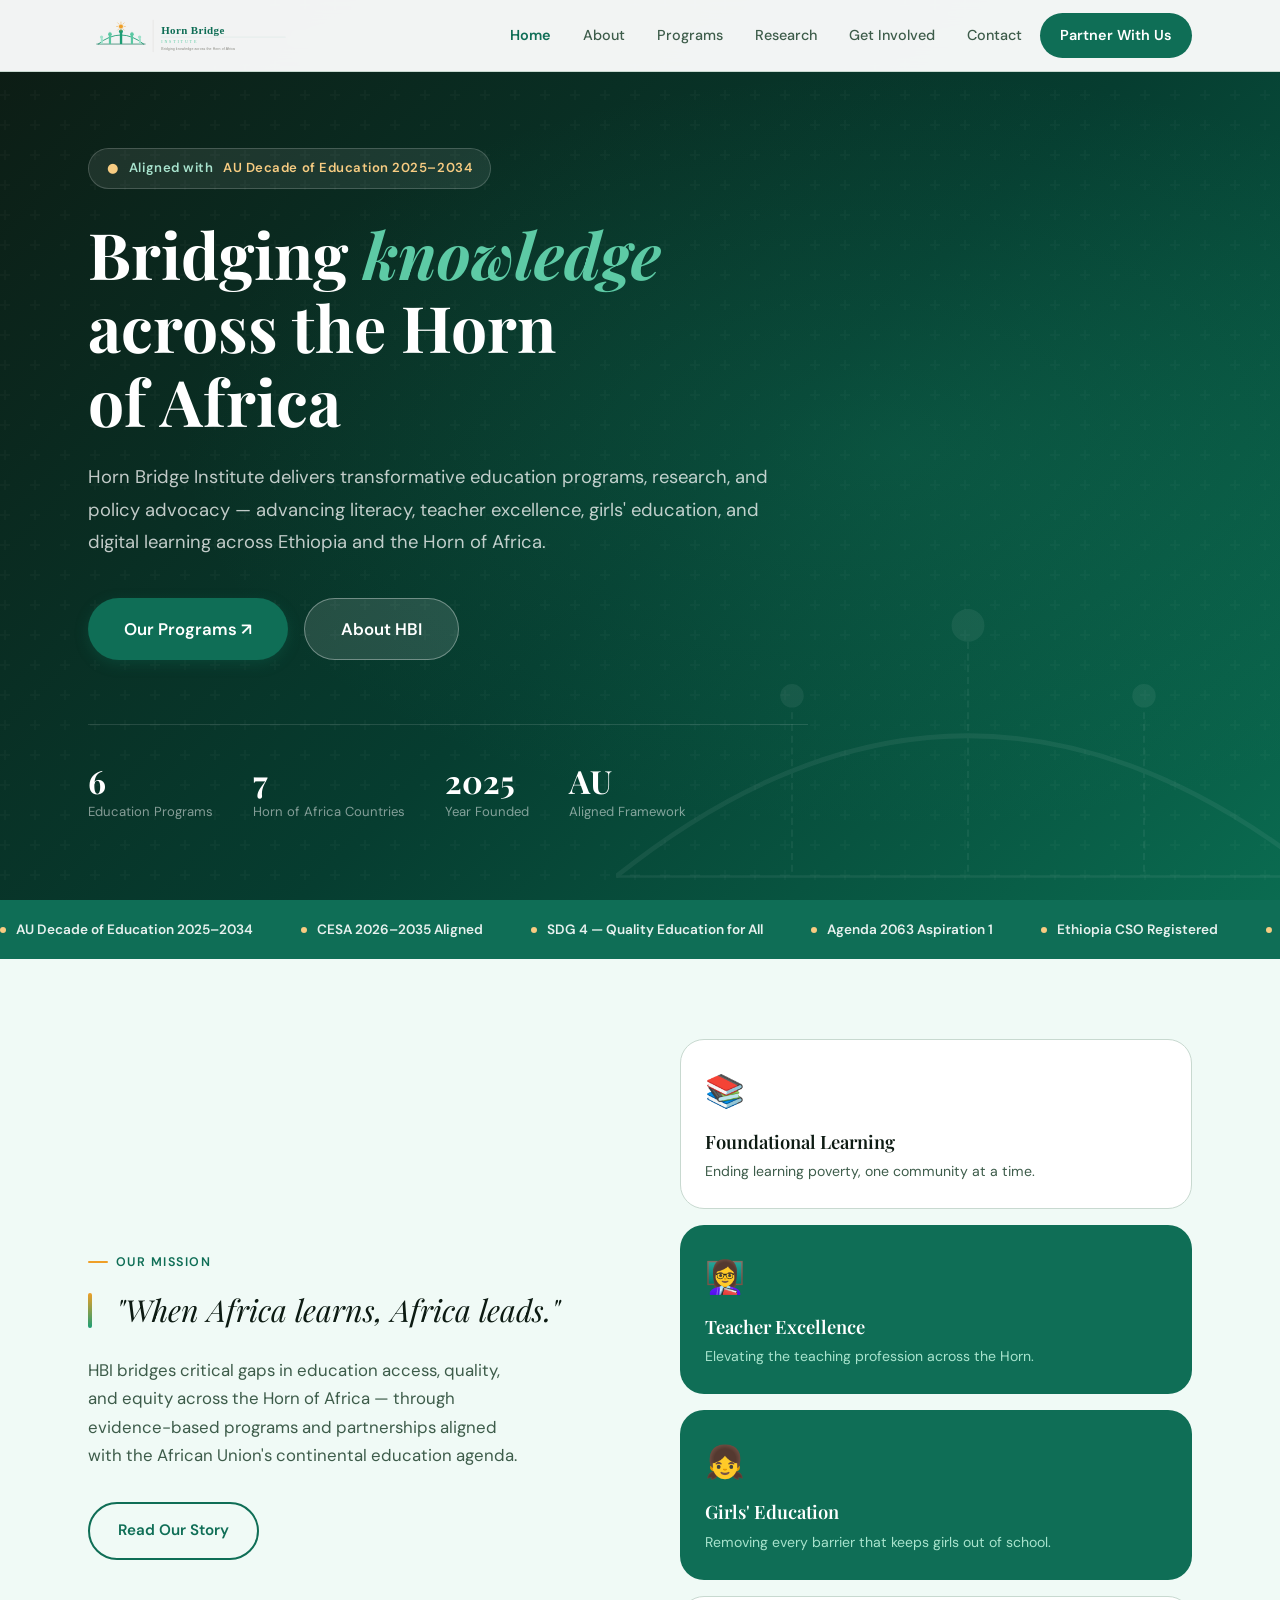
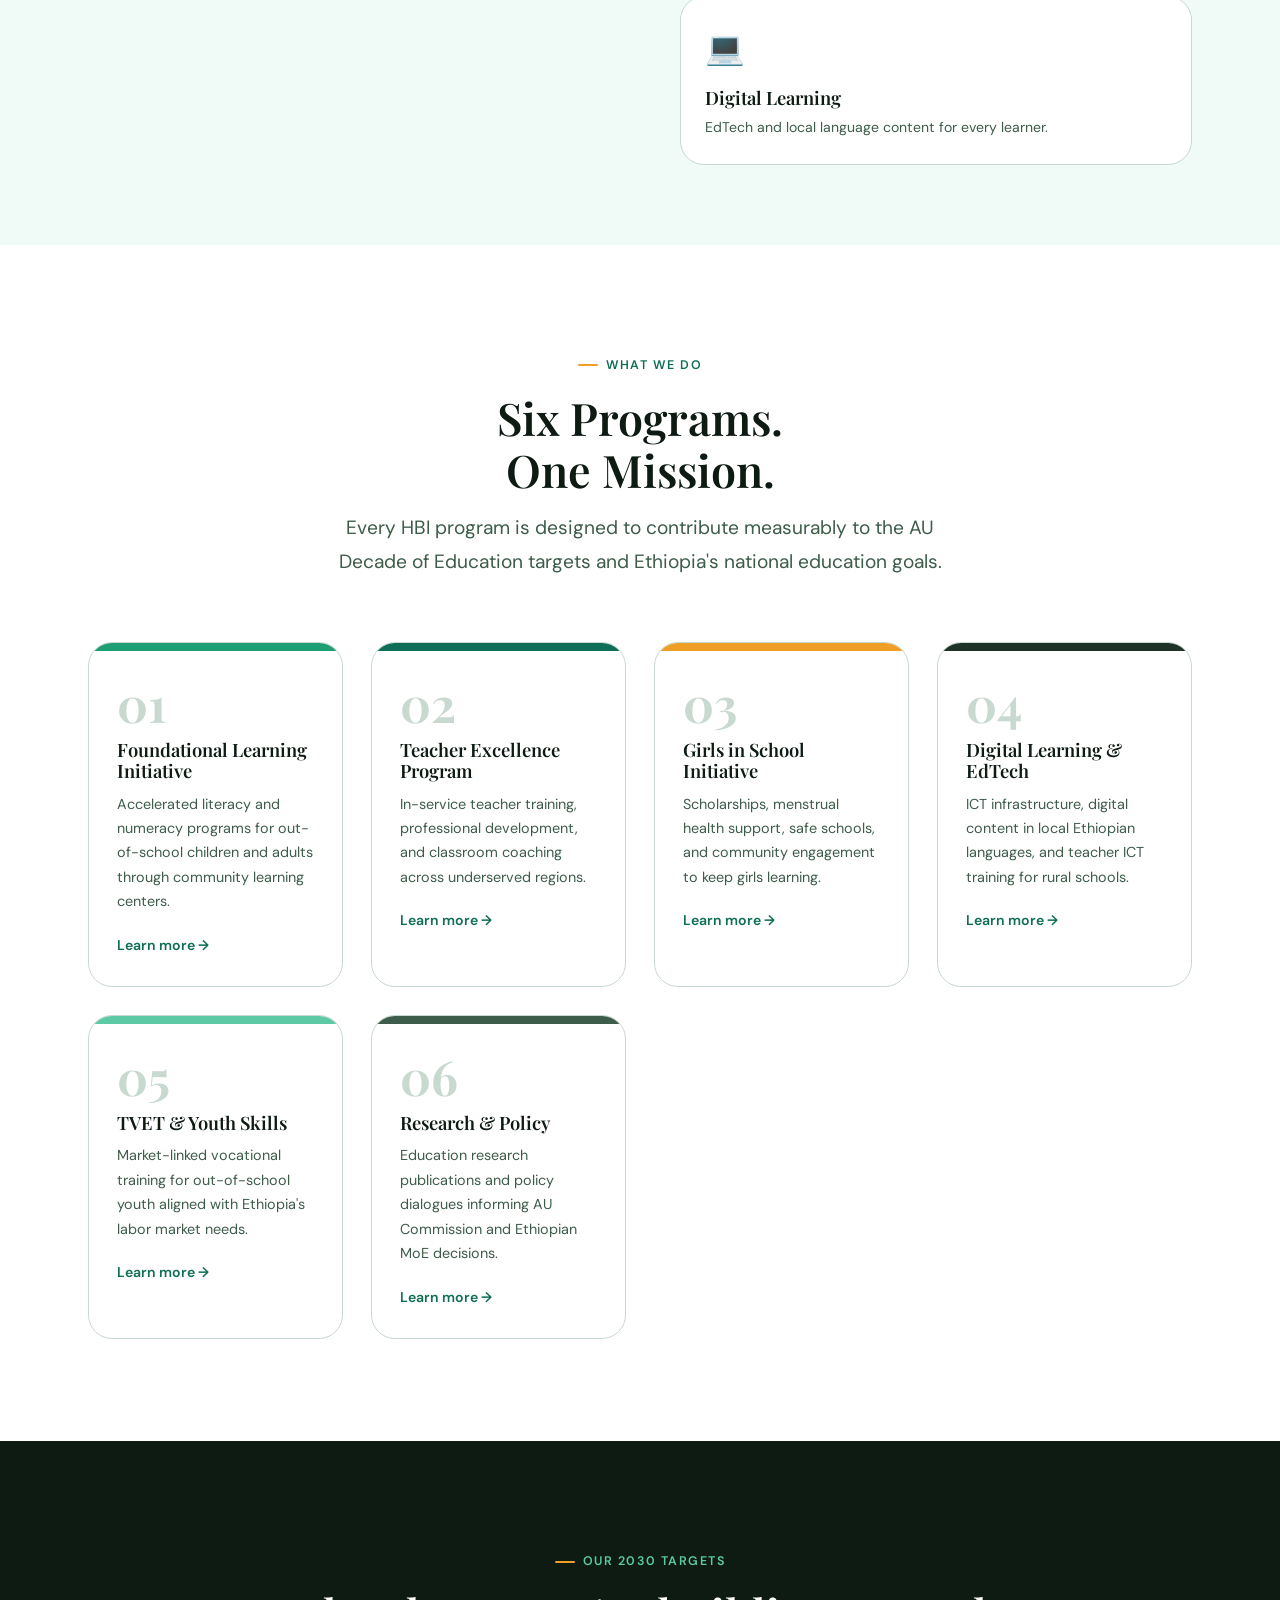
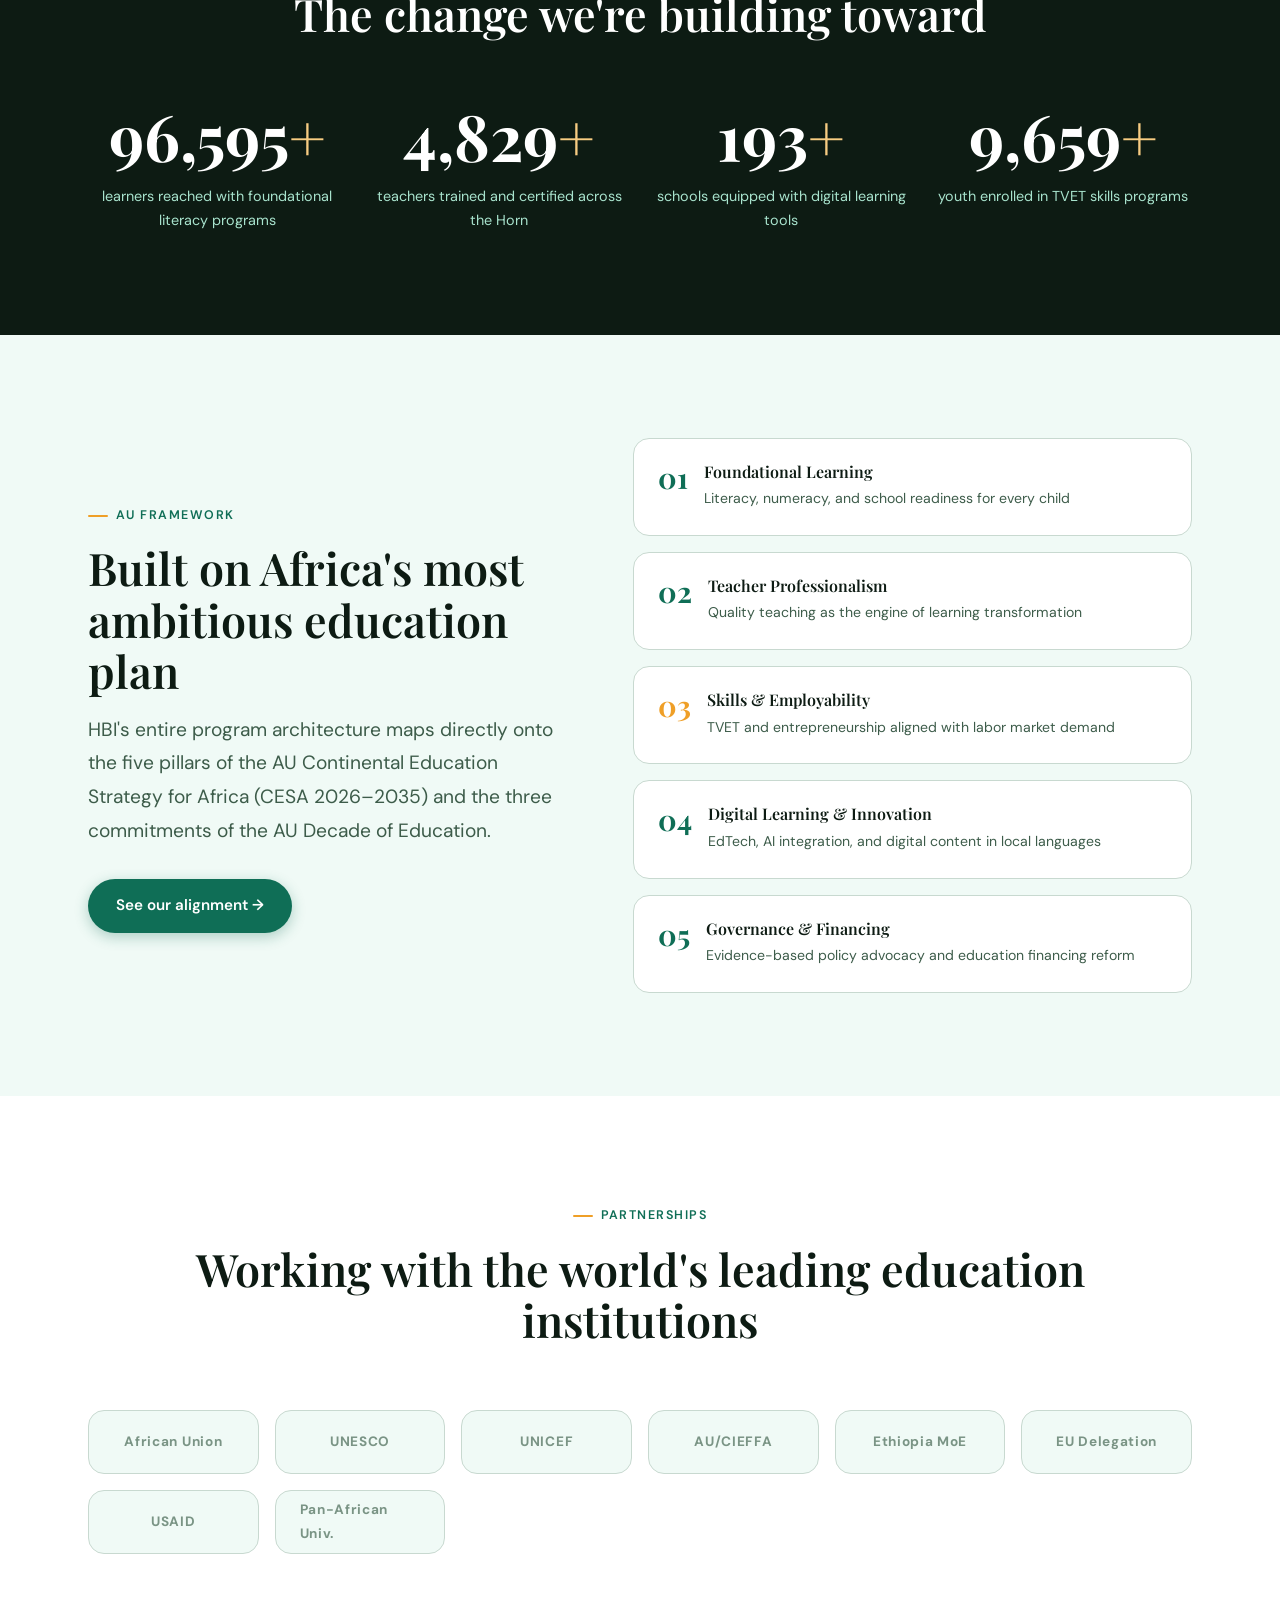
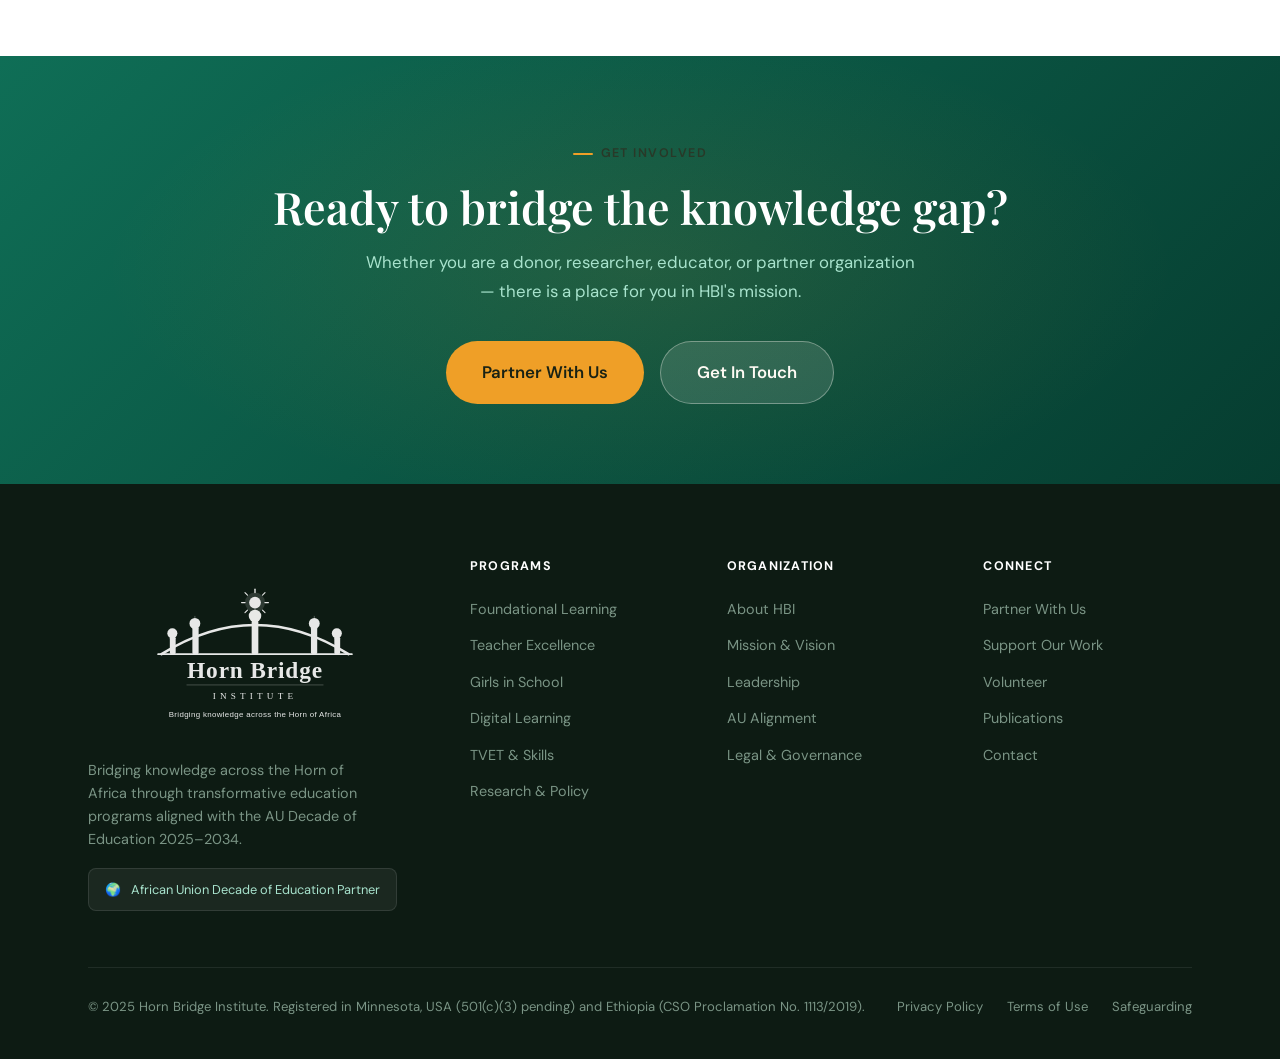
==== index.html @ 1c7864ce "Initial commit — Horn Bridge Institute website v1.0" ====
<!DOCTYPE html>
<html lang="en">
<head>
  <meta charset="UTF-8">
  <meta name="viewport" content="width=device-width, initial-scale=1.0">
  <meta name="description" content="Horn Bridge Institute — Bridging knowledge across the Horn of Africa. Education NGO aligned with the African Union's Decade of Education 2025–2034.">
  <meta property="og:title" content="Horn Bridge Institute">
  <meta property="og:description" content="Bridging knowledge across the Horn of Africa through transformative education programs aligned with the AU Decade of Education.">
  <meta property="og:type" content="website">
  <title>Horn Bridge Institute — Bridging Knowledge Across the Horn of Africa</title>
  <link rel="stylesheet" href="css/main.css">
  <style>
    /* ── Hero ── */
    .hero {
      min-height: 100vh;
      background: linear-gradient(135deg, var(--ink-900) 0%, var(--green-900) 55%, #0a6b50 100%);
      display: flex; align-items: center;
      position: relative; overflow: hidden;
      padding-top: var(--nav-height);
    }
    .hero::before {
      content: '';
      position: absolute; inset: 0;
      background:
        radial-gradient(ellipse 80% 60% at 70% 50%, rgba(29,158,117,0.18) 0%, transparent 70%),
        url("data:image/svg+xml,%3Csvg width='60' height='60' viewBox='0 0 60 60' xmlns='http://www.w3.org/2000/svg'%3E%3Cg fill='none'%3E%3Cg fill='%23ffffff' fill-opacity='0.025'%3E%3Cpath d='M36 34v-4h-2v4h-4v2h4v4h2v-4h4v-2h-4zm0-30V0h-2v4h-4v2h4v4h2V6h4V4h-4zM6 34v-4H4v4H0v2h4v4h2v-4h4v-2H6zM6 4V0H4v4H0v2h4v4h2V6h4V4H6z'/%3E%3C/g%3E%3C/g%3E%3C/svg%3E");
      pointer-events: none;
    }
    .hero__bridge {
      position: absolute; right: -40px; bottom: 0; top: 0;
      width: 55%; opacity: 0.06;
      display: flex; align-items: flex-end;
    }
    .hero__bridge svg { width: 100%; }
    .hero__content { position: relative; z-index: 1; max-width: 720px; }
    .hero__au-pill {
      display: inline-flex; align-items: center; gap: 10px;
      background: rgba(255,255,255,0.08);
      border: 1px solid rgba(255,255,255,0.18);
      border-radius: var(--radius-full);
      padding: 8px 18px;
      font-size: 0.82rem; font-weight: 600;
      color: var(--green-200);
      margin-bottom: 28px;
      letter-spacing: 0.04em;
    }
    .hero__au-pill span { color: var(--amber-300); }
    .hero h1 { color: var(--white); margin-bottom: 24px; }
    .hero h1 em { font-style: italic; color: var(--green-400); }
    .hero .lead { color: rgba(255,255,255,0.75); margin-bottom: 40px; font-size: 1.15rem; }
    .hero__actions { display: flex; flex-wrap: wrap; gap: 16px; margin-bottom: 64px; }
    .hero__stats {
      display: flex; flex-wrap: wrap; gap: 40px;
      border-top: 1px solid rgba(255,255,255,0.12);
      padding-top: 40px;
    }
    .hero__stat-num {
      font-family: var(--font-display);
      font-size: 2rem; font-weight: 700;
      color: var(--white); line-height: 1;
    }
    .hero__stat-label { font-size: 0.82rem; color: rgba(255,255,255,0.5); margin-top: 4px; }

    /* ── AU Banner ── */
    .au-banner {
      background: var(--green-700);
      padding: 18px 0;
      overflow: hidden;
    }
    .au-banner__track {
      display: flex; align-items: center; gap: 48px;
      white-space: nowrap;
      animation: marquee 28s linear infinite;
    }
    .au-banner__item {
      display: flex; align-items: center; gap: 10px;
      font-size: 0.85rem; font-weight: 600;
      color: rgba(255,255,255,0.9);
      flex-shrink: 0;
    }
    .au-banner__dot { width: 6px; height: 6px; border-radius: 50%; background: var(--amber-300); flex-shrink: 0; }
    @keyframes marquee { from { transform: translateX(0); } to { transform: translateX(-50%); } }

    /* ── Mission Strip ── */
    .mission-strip {
      padding: 80px 0;
      background: var(--green-50);
    }
    .mission-strip__inner {
      display: grid;
      grid-template-columns: 1fr 1fr;
      gap: 80px;
      align-items: center;
    }
    .mission-quote {
      font-family: var(--font-display);
      font-size: clamp(1.4rem, 2.5vw, 1.9rem);
      font-style: italic;
      color: var(--ink-900);
      line-height: 1.4;
      position: relative;
      padding-left: 28px;
    }
    .mission-quote::before {
      content: '';
      position: absolute; left: 0; top: 4px; bottom: 4px;
      width: 4px; border-radius: 2px;
      background: linear-gradient(to bottom, var(--amber-500), var(--green-600));
    }

    /* ── Programs ── */
    .program-card {
      border-radius: var(--radius-xl);
      overflow: hidden;
      background: var(--white);
      border: 1px solid var(--ink-100);
      transition: transform 0.25s, box-shadow 0.25s;
    }
    .program-card:hover { transform: translateY(-5px); box-shadow: var(--shadow-lg); }
    .program-card__top {
      height: 8px;
    }
    .program-card__body { padding: 28px; }
    .program-card__num {
      font-family: var(--font-display);
      font-size: 3rem; font-weight: 700;
      color: var(--ink-100);
      line-height: 1;
      margin-bottom: 12px;
    }
    .program-card h4 { margin-bottom: 10px; }
    .program-card p { font-size: 0.9rem; }
    .program-card__link {
      display: inline-flex; align-items: center; gap: 6px;
      margin-top: 20px; font-size: 0.88rem; font-weight: 600;
      color: var(--green-700);
      transition: gap 0.2s;
    }
    .program-card__link:hover { gap: 10px; }

    /* ── Impact Numbers ── */
    .impact-num {
      font-family: var(--font-display);
      font-size: clamp(2.5rem, 5vw, 4rem);
      font-weight: 700; color: var(--white); line-height: 1;
    }
    .impact-suffix { color: var(--amber-300); }

    /* ── AU Alignment ── */
    .au-pillar {
      display: flex; align-items: flex-start; gap: 16px;
      padding: 24px;
      border-radius: var(--radius-lg);
      background: rgba(255,255,255,0.04);
      border: 1px solid rgba(255,255,255,0.08);
      transition: background 0.2s, border-color 0.2s;
    }
    .au-pillar:hover { background: rgba(255,255,255,0.07); border-color: rgba(255,255,255,0.15); }
    .au-pillar__num {
      font-family: var(--font-display); font-size: 1.8rem; font-weight: 700;
      color: var(--amber-300); line-height: 1; flex-shrink: 0;
    }

    /* ── Partners ── */
    .partner-logo {
      display: flex; align-items: center; justify-content: center;
      height: 64px;
      padding: 0 24px;
      background: var(--green-50);
      border-radius: var(--radius-lg);
      border: 1px solid var(--ink-100);
      font-weight: 700; font-size: 0.85rem; color: var(--ink-300);
      letter-spacing: 0.05em;
      transition: background 0.2s;
    }
    .partner-logo:hover { background: var(--green-100); }

    /* ── CTA Band ── */
    .cta-band {
      background: linear-gradient(135deg, var(--green-700), var(--green-900));
      padding: 80px 0;
      text-align: center;
      position: relative;
      overflow: hidden;
    }
    .cta-band::before {
      content: '';
      position: absolute; inset: 0;
      background: radial-gradient(ellipse 60% 80% at 50% 50%, rgba(239,159,39,0.1), transparent 70%);
    }
    .cta-band h2, .cta-band p { position: relative; z-index: 1; }
    .cta-band h2 { color: var(--white); margin-bottom: 16px; }
    .cta-band p { color: var(--green-200); max-width: 560px; margin: 0 auto 36px; }

    @media (max-width: 768px) {
      .mission-strip__inner { grid-template-columns: 1fr; gap: 40px; }
      .hero__stats { gap: 24px; }
    }
  </style>
</head>
<body>

<!-- ── NAVIGATION ── -->
<nav class="nav" id="nav">
  <div class="nav__inner">
    <a href="index.html" class="nav__logo">
      <img src="[data-uri]" alt="Horn Bridge Institute" height="44">
    </a>
    <div class="nav__links">
      <a href="index.html" class="nav__link">Home</a>
      <a href="about.html" class="nav__link">About</a>
      <a href="programs.html" class="nav__link">Programs</a>
      <a href="research.html" class="nav__link">Research</a>
      <a href="get-involved.html" class="nav__link">Get Involved</a>
      <a href="contact.html" class="nav__link">Contact</a>
      <a href="get-involved.html" class="nav__link nav__cta">Partner With Us</a>
    </div>
    <button class="nav__hamburger" aria-label="Menu">
      <span></span><span></span><span></span>
    </button>
  </div>
</nav>

<!-- ── HERO ── -->
<section class="hero">
  <div class="hero__bridge">
    <svg viewBox="0 0 600 300" fill="none" xmlns="http://www.w3.org/2000/svg">
      <path d="M0 280 Q300 40 600 280" stroke="white" stroke-width="4" fill="none"/>
      <line x1="0" y1="280" x2="600" y2="280" stroke="white" stroke-width="2"/>
      <line x1="150" y1="140" x2="150" y2="280" stroke="white" stroke-width="1.5" stroke-dasharray="6,4"/>
      <line x1="300" y1="80" x2="300" y2="280" stroke="white" stroke-width="1.5" stroke-dasharray="6,4"/>
      <line x1="450" y1="140" x2="450" y2="280" stroke="white" stroke-width="1.5" stroke-dasharray="6,4"/>
      <circle cx="150" cy="126" r="10" fill="white"/>
      <circle cx="300" cy="66" r="14" fill="white"/>
      <circle cx="450" cy="126" r="10" fill="white"/>
    </svg>
  </div>
  <div class="container">
    <div class="hero__content">
      <div class="hero__au-pill animate-fade-up">
        <span>●</span> Aligned with <span>AU Decade of Education 2025–2034</span>
      </div>
      <h1 class="animate-fade-up animate-fade-up--d1">
        Bridging <em>knowledge</em><br>across the Horn<br>of Africa
      </h1>
      <p class="lead animate-fade-up animate-fade-up--d2">
        Horn Bridge Institute delivers transformative education programs, research, and policy advocacy — advancing literacy, teacher excellence, girls' education, and digital learning across Ethiopia and the Horn of Africa.
      </p>
      <div class="hero__actions animate-fade-up animate-fade-up--d3">
        <a href="programs.html" class="btn btn--primary btn--lg">Our Programs ↗</a>
        <a href="about.html" class="btn btn--ghost btn--lg">About HBI</a>
      </div>
      <div class="hero__stats animate-fade-up animate-fade-up--d4">
        <div>
          <div class="hero__stat-num">6</div>
          <div class="hero__stat-label">Education Programs</div>
        </div>
        <div>
          <div class="hero__stat-num">7</div>
          <div class="hero__stat-label">Horn of Africa Countries</div>
        </div>
        <div>
          <div class="hero__stat-num">2025</div>
          <div class="hero__stat-label">Year Founded</div>
        </div>
        <div>
          <div class="hero__stat-num">AU</div>
          <div class="hero__stat-label">Aligned Framework</div>
        </div>
      </div>
    </div>
  </div>
</section>

<!-- ── AU MARQUEE BANNER ── -->
<div class="au-banner">
  <div class="au-banner__track">
    <div class="au-banner__item"><span class="au-banner__dot"></span> AU Decade of Education 2025–2034</div>
    <div class="au-banner__item"><span class="au-banner__dot"></span> CESA 2026–2035 Aligned</div>
    <div class="au-banner__item"><span class="au-banner__dot"></span> SDG 4 — Quality Education for All</div>
    <div class="au-banner__item"><span class="au-banner__dot"></span> Agenda 2063 Aspiration 1</div>
    <div class="au-banner__item"><span class="au-banner__dot"></span> Ethiopia CSO Registered</div>
    <div class="au-banner__item"><span class="au-banner__dot"></span> U.S. 501(c)(3) Organization</div>
    <div class="au-banner__item"><span class="au-banner__dot"></span> Horn Bridge Institute — Addis Ababa</div>
    <!-- Duplicate for seamless loop -->
    <div class="au-banner__item"><span class="au-banner__dot"></span> AU Decade of Education 2025–2034</div>
    <div class="au-banner__item"><span class="au-banner__dot"></span> CESA 2026–2035 Aligned</div>
    <div class="au-banner__item"><span class="au-banner__dot"></span> SDG 4 — Quality Education for All</div>
    <div class="au-banner__item"><span class="au-banner__dot"></span> Agenda 2063 Aspiration 1</div>
    <div class="au-banner__item"><span class="au-banner__dot"></span> Ethiopia CSO Registered</div>
    <div class="au-banner__item"><span class="au-banner__dot"></span> U.S. 501(c)(3) Organization</div>
    <div class="au-banner__item"><span class="au-banner__dot"></span> Horn Bridge Institute — Addis Ababa</div>
  </div>
</div>

<!-- ── MISSION STRIP ── -->
<section class="mission-strip">
  <div class="container">
    <div class="mission-strip__inner reveal">
      <div>
        <div class="label">Our Mission</div>
        <blockquote class="mission-quote">
          "When Africa learns, Africa leads."
        </blockquote>
        <p class="mt-24" style="max-width:440px;">
          HBI bridges critical gaps in education access, quality, and equity across the Horn of Africa — through evidence-based programs and partnerships aligned with the African Union's continental education agenda.
        </p>
        <a href="about.html" class="btn btn--secondary mt-32">Read Our Story</a>
      </div>
      <div>
        <div class="grid-2" style="gap:16px;">
          <div class="card" style="padding:24px;">
            <div style="font-size:2rem;margin-bottom:12px;">📚</div>
            <h4>Foundational Learning</h4>
            <p style="font-size:0.88rem;margin-top:8px;">Ending learning poverty, one community at a time.</p>
          </div>
          <div class="card card--green" style="padding:24px;">
            <div style="font-size:2rem;margin-bottom:12px;">👩‍🏫</div>
            <h4>Teacher Excellence</h4>
            <p style="font-size:0.88rem;margin-top:8px;">Elevating the teaching profession across the Horn.</p>
          </div>
          <div class="card card--green" style="padding:24px;">
            <div style="font-size:2rem;margin-bottom:12px;">👧</div>
            <h4>Girls' Education</h4>
            <p style="font-size:0.88rem;margin-top:8px;">Removing every barrier that keeps girls out of school.</p>
          </div>
          <div class="card" style="padding:24px;">
            <div style="font-size:2rem;margin-bottom:12px;">💻</div>
            <h4>Digital Learning</h4>
            <p style="font-size:0.88rem;margin-top:8px;">EdTech and local language content for every learner.</p>
          </div>
        </div>
      </div>
    </div>
  </div>
</section>

<!-- ── PROGRAMS ── -->
<section class="section">
  <div class="container">
    <div class="section-head section-head--center reveal">
      <div class="label">What We Do</div>
      <h2>Six Programs.<br>One Mission.</h2>
      <p class="lead">Every HBI program is designed to contribute measurably to the AU Decade of Education targets and Ethiopia's national education goals.</p>
    </div>
    <div class="grid-3 reveal-stagger">
      <div class="program-card">
        <div class="program-card__top" style="background:var(--green-600);"></div>
        <div class="program-card__body">
          <div class="program-card__num">01</div>
          <h4>Foundational Learning Initiative</h4>
          <p>Accelerated literacy and numeracy programs for out-of-school children and adults through community learning centers.</p>
          <a href="programs.html#foundational" class="program-card__link">Learn more →</a>
        </div>
      </div>
      <div class="program-card">
        <div class="program-card__top" style="background:var(--green-700);"></div>
        <div class="program-card__body">
          <div class="program-card__num">02</div>
          <h4>Teacher Excellence Program</h4>
          <p>In-service teacher training, professional development, and classroom coaching across underserved regions.</p>
          <a href="programs.html#teacher" class="program-card__link">Learn more →</a>
        </div>
      </div>
      <div class="program-card">
        <div class="program-card__top" style="background:var(--amber-500);"></div>
        <div class="program-card__body">
          <div class="program-card__num">03</div>
          <h4>Girls in School Initiative</h4>
          <p>Scholarships, menstrual health support, safe schools, and community engagement to keep girls learning.</p>
          <a href="programs.html#girls" class="program-card__link">Learn more →</a>
        </div>
      </div>
      <div class="program-card">
        <div class="program-card__top" style="background:var(--ink-700);"></div>
        <div class="program-card__body">
          <div class="program-card__num">04</div>
          <h4>Digital Learning &amp; EdTech</h4>
          <p>ICT infrastructure, digital content in local Ethiopian languages, and teacher ICT training for rural schools.</p>
          <a href="programs.html#digital" class="program-card__link">Learn more →</a>
        </div>
      </div>
      <div class="program-card">
        <div class="program-card__top" style="background:var(--green-400);"></div>
        <div class="program-card__body">
          <div class="program-card__num">05</div>
          <h4>TVET &amp; Youth Skills</h4>
          <p>Market-linked vocational training for out-of-school youth aligned with Ethiopia's labor market needs.</p>
          <a href="programs.html#tvet" class="program-card__link">Learn more →</a>
        </div>
      </div>
      <div class="program-card">
        <div class="program-card__top" style="background:var(--ink-500);"></div>
        <div class="program-card__body">
          <div class="program-card__num">06</div>
          <h4>Research &amp; Policy</h4>
          <p>Education research publications and policy dialogues informing AU Commission and Ethiopian MoE decisions.</p>
          <a href="research.html" class="program-card__link">Learn more →</a>
        </div>
      </div>
    </div>
  </div>
</section>

<!-- ── IMPACT NUMBERS ── -->
<section class="section section--dark">
  <div class="container">
    <div class="section-head section-head--center reveal">
      <div class="label">Our 2030 Targets</div>
      <h2>The change we're building toward</h2>
    </div>
    <div class="grid-4 reveal-stagger" style="text-align:center;">
      <div>
        <div class="impact-num"><span data-count="100000">0</span><span class="impact-suffix">+</span></div>
        <p class="mt-16" style="font-size:0.9rem;">learners reached with foundational literacy programs</p>
      </div>
      <div>
        <div class="impact-num"><span data-count="5000">0</span><span class="impact-suffix">+</span></div>
        <p class="mt-16" style="font-size:0.9rem;">teachers trained and certified across the Horn</p>
      </div>
      <div>
        <div class="impact-num"><span data-count="200">0</span><span class="impact-suffix">+</span></div>
        <p class="mt-16" style="font-size:0.9rem;">schools equipped with digital learning tools</p>
      </div>
      <div>
        <div class="impact-num"><span data-count="10000">0</span><span class="impact-suffix">+</span></div>
        <p class="mt-16" style="font-size:0.9rem;">youth enrolled in TVET skills programs</p>
      </div>
    </div>
  </div>
</section>

<!-- ── AU ALIGNMENT ── -->
<section class="section section--alt">
  <div class="container">
    <div style="display:grid;grid-template-columns:1fr 1.2fr;gap:80px;align-items:center;">
      <div class="reveal">
        <div class="label">AU Framework</div>
        <h2>Built on Africa's most ambitious education plan</h2>
        <p class="lead mt-16">HBI's entire program architecture maps directly onto the five pillars of the AU Continental Education Strategy for Africa (CESA 2026–2035) and the three commitments of the AU Decade of Education.</p>
        <a href="about.html#au-alignment" class="btn btn--primary mt-32">See our alignment →</a>
      </div>
      <div class="reveal-stagger" style="display:flex;flex-direction:column;gap:16px;">
        <div class="au-pillar" style="background:var(--white);border-color:var(--ink-100);">
          <div class="au-pillar__num" style="color:var(--green-700);">01</div>
          <div>
            <h4 style="font-size:1rem;margin-bottom:6px;">Foundational Learning</h4>
            <p style="font-size:0.88rem;">Literacy, numeracy, and school readiness for every child</p>
          </div>
        </div>
        <div class="au-pillar" style="background:var(--white);border-color:var(--ink-100);">
          <div class="au-pillar__num" style="color:var(--green-700);">02</div>
          <div>
            <h4 style="font-size:1rem;margin-bottom:6px;">Teacher Professionalism</h4>
            <p style="font-size:0.88rem;">Quality teaching as the engine of learning transformation</p>
          </div>
        </div>
        <div class="au-pillar" style="background:var(--white);border-color:var(--ink-100);">
          <div class="au-pillar__num" style="color:var(--amber-500);">03</div>
          <div>
            <h4 style="font-size:1rem;margin-bottom:6px;">Skills &amp; Employability</h4>
            <p style="font-size:0.88rem;">TVET and entrepreneurship aligned with labor market demand</p>
          </div>
        </div>
        <div class="au-pillar" style="background:var(--white);border-color:var(--ink-100);">
          <div class="au-pillar__num" style="color:var(--green-700);">04</div>
          <div>
            <h4 style="font-size:1rem;margin-bottom:6px;">Digital Learning &amp; Innovation</h4>
            <p style="font-size:0.88rem;">EdTech, AI integration, and digital content in local languages</p>
          </div>
        </div>
        <div class="au-pillar" style="background:var(--white);border-color:var(--ink-100);">
          <div class="au-pillar__num" style="color:var(--green-700);">05</div>
          <div>
            <h4 style="font-size:1rem;margin-bottom:6px;">Governance &amp; Financing</h4>
            <p style="font-size:0.88rem;">Evidence-based policy advocacy and education financing reform</p>
          </div>
        </div>
      </div>
    </div>
  </div>
</section>

<!-- ── PARTNERS ── -->
<section class="section">
  <div class="container">
    <div class="section-head section-head--center reveal">
      <div class="label">Partnerships</div>
      <h2>Working with the world's leading education institutions</h2>
    </div>
    <div style="display:grid;grid-template-columns:repeat(auto-fit,minmax(150px,1fr));gap:16px;" class="reveal-stagger">
      <div class="partner-logo">African Union</div>
      <div class="partner-logo">UNESCO</div>
      <div class="partner-logo">UNICEF</div>
      <div class="partner-logo">AU/CIEFFA</div>
      <div class="partner-logo">Ethiopia MoE</div>
      <div class="partner-logo">EU Delegation</div>
      <div class="partner-logo">USAID</div>
      <div class="partner-logo">Pan-African Univ.</div>
    </div>
  </div>
</section>

<!-- ── CTA BAND ── -->
<section class="cta-band">
  <div class="container">
    <div class="label" style="justify-content:center;color:var(--green-300);">Get Involved</div>
    <h2>Ready to bridge the knowledge gap?</h2>
    <p>Whether you are a donor, researcher, educator, or partner organization — there is a place for you in HBI's mission.</p>
    <div class="flex flex-wrap gap-16" style="justify-content:center;">
      <a href="get-involved.html" class="btn btn--amber btn--lg">Partner With Us</a>
      <a href="contact.html" class="btn btn--ghost btn--lg">Get In Touch</a>
    </div>
  </div>
</section>

<!-- ── FOOTER ── -->
<footer class="footer">
  <div class="container">
    <div class="footer__grid">
      <div class="footer__brand">
        <img src="[data-uri]" alt="Horn Bridge Institute" class="footer__logo" height="60">
        <p class="footer__tagline">Bridging knowledge across the Horn of Africa through transformative education programs aligned with the AU Decade of Education 2025–2034.</p>
        <div class="footer__au-badge">
          <span>🌍</span>
          <span>African Union Decade of Education Partner</span>
        </div>
      </div>
      <div class="footer__col">
        <h5>Programs</h5>
        <div class="footer__links">
          <a href="programs.html#foundational" class="footer__link">Foundational Learning</a>
          <a href="programs.html#teacher" class="footer__link">Teacher Excellence</a>
          <a href="programs.html#girls" class="footer__link">Girls in School</a>
          <a href="programs.html#digital" class="footer__link">Digital Learning</a>
          <a href="programs.html#tvet" class="footer__link">TVET &amp; Skills</a>
          <a href="research.html" class="footer__link">Research &amp; Policy</a>
        </div>
      </div>
      <div class="footer__col">
        <h5>Organization</h5>
        <div class="footer__links">
          <a href="about.html" class="footer__link">About HBI</a>
          <a href="about.html#mission" class="footer__link">Mission &amp; Vision</a>
          <a href="about.html#team" class="footer__link">Leadership</a>
          <a href="about.html#au-alignment" class="footer__link">AU Alignment</a>
          <a href="about.html#legal" class="footer__link">Legal &amp; Governance</a>
        </div>
      </div>
      <div class="footer__col">
        <h5>Connect</h5>
        <div class="footer__links">
          <a href="get-involved.html" class="footer__link">Partner With Us</a>
          <a href="get-involved.html#donate" class="footer__link">Support Our Work</a>
          <a href="get-involved.html#volunteer" class="footer__link">Volunteer</a>
          <a href="research.html" class="footer__link">Publications</a>
          <a href="contact.html" class="footer__link">Contact</a>
        </div>
      </div>
    </div>
    <div class="footer__bottom">
      <p class="footer__copy">© 2025 Horn Bridge Institute. Registered in Minnesota, USA (501(c)(3) pending) and Ethiopia (CSO Proclamation No. 1113/2019).</p>
      <div class="footer__legal">
        <a href="#">Privacy Policy</a>
        <a href="#">Terms of Use</a>
        <a href="#">Safeguarding</a>
      </div>
    </div>
  </div>
</footer>

<script src="js/main.js"></script>
</body>
</html>
---- css/main.css ----
/* ═══════════════════════════════════════════════════════
   Horn Bridge Institute — Design System
   Production CSS | GitHub + Cloudflare Pages
   ═══════════════════════════════════════════════════════ */

@import url('https://fonts.googleapis.com/css2?family=Playfair+Display:ital,wght@0,400;0,600;0,700;1,400;1,600&family=DM+Sans:ital,opsz,wght@0,9..40,300;0,9..40,400;0,9..40,500;0,9..40,600;1,9..40,300&family=DM+Mono:wght@400;500&display=swap');

/* ── Variables ─────────────────────────────────────────── */
:root {
  --green-900: #063d30;
  --green-800: #0a5240;
  --green-700: #0F6E56;
  --green-600: #1D9E75;
  --green-400: #5DCAA5;
  --green-200: #A8E3CD;
  --green-100: #D4F0E6;
  --green-50:  #F0FAF6;

  --amber-500: #EF9F27;
  --amber-300: #F7CC82;
  --amber-100: #FEF3DC;

  --ink-900: #0D1B13;
  --ink-700: #1E3328;
  --ink-500: #3D5C4A;
  --ink-300: #7A9485;
  --ink-100: #C8D9D0;
  --ink-50:  #EEF4F1;

  --white: #FFFFFF;
  --off-white: #F9FBFA;

  --font-display: 'Playfair Display', Georgia, serif;
  --font-body: 'DM Sans', system-ui, sans-serif;
  --font-mono: 'DM Mono', monospace;

  --radius-sm: 4px;
  --radius-md: 8px;
  --radius-lg: 16px;
  --radius-xl: 24px;
  --radius-full: 9999px;

  --shadow-sm: 0 1px 3px rgba(6,61,48,0.08);
  --shadow-md: 0 4px 16px rgba(6,61,48,0.10);
  --shadow-lg: 0 12px 40px rgba(6,61,48,0.14);
  --shadow-xl: 0 24px 64px rgba(6,61,48,0.18);

  --nav-height: 72px;
  --max-width: 1200px;
  --section-pad: clamp(64px, 8vw, 120px);
}

/* ── Reset ─────────────────────────────────────────────── */
*, *::before, *::after { box-sizing: border-box; margin: 0; padding: 0; }
html { scroll-behavior: smooth; -webkit-font-smoothing: antialiased; }
body {
  font-family: var(--font-body);
  font-size: 16px;
  line-height: 1.7;
  color: var(--ink-700);
  background: var(--white);
  overflow-x: hidden;
}
img { max-width: 100%; height: auto; display: block; }
a { color: inherit; text-decoration: none; }
ul, ol { list-style: none; }
button { font-family: inherit; cursor: pointer; border: none; background: none; }

/* ── Typography ────────────────────────────────────────── */
h1, h2, h3, h4 {
  font-family: var(--font-display);
  line-height: 1.15;
  color: var(--ink-900);
}
h1 { font-size: clamp(2.4rem, 5vw, 4rem); font-weight: 700; }
h2 { font-size: clamp(1.9rem, 3.5vw, 2.8rem); font-weight: 600; }
h3 { font-size: clamp(1.3rem, 2.5vw, 1.7rem); font-weight: 600; }
h4 { font-size: 1.15rem; font-weight: 600; }
p  { font-size: clamp(0.95rem, 1.5vw, 1.05rem); color: var(--ink-500); }
.lead { font-size: clamp(1.05rem, 2vw, 1.2rem); line-height: 1.75; color: var(--ink-500); }

/* ── Layout ────────────────────────────────────────────── */
.container { width: 100%; max-width: var(--max-width); margin: 0 auto; padding: 0 clamp(20px, 5vw, 48px); }
.section { padding: var(--section-pad) 0; }
.section--alt { background: var(--green-50); }
.section--dark { background: var(--ink-900); color: var(--white); }
.section--dark h1, .section--dark h2, .section--dark h3, .section--dark h4 { color: var(--white); }
.section--dark p { color: var(--green-200); }

.grid-2 { display: grid; grid-template-columns: repeat(auto-fit, minmax(280px, 1fr)); gap: 32px; }
.grid-3 { display: grid; grid-template-columns: repeat(auto-fit, minmax(240px, 1fr)); gap: 28px; }
.grid-4 { display: grid; grid-template-columns: repeat(auto-fit, minmax(200px, 1fr)); gap: 24px; }

/* ── Navigation ────────────────────────────────────────── */
.nav {
  position: fixed; top: 0; left: 0; right: 0;
  height: var(--nav-height);
  z-index: 1000;
  background: rgba(255,255,255,0.95);
  backdrop-filter: blur(12px);
  border-bottom: 1px solid var(--ink-100);
  transition: box-shadow 0.3s ease;
}
.nav.scrolled { box-shadow: var(--shadow-md); }
.nav__inner {
  max-width: var(--max-width);
  margin: 0 auto;
  padding: 0 clamp(20px,5vw,48px);
  height: 100%;
  display: flex;
  align-items: center;
  justify-content: space-between;
  gap: 24px;
}
.nav__logo img { height: 44px; width: auto; }
.nav__links {
  display: flex;
  align-items: center;
  gap: 4px;
}
.nav__link {
  font-size: 0.9rem;
  font-weight: 500;
  color: var(--ink-500);
  padding: 8px 14px;
  border-radius: var(--radius-md);
  transition: color 0.2s, background 0.2s;
  white-space: nowrap;
}
.nav__link:hover { color: var(--green-700); background: var(--green-50); }
.nav__link.active { color: var(--green-700); font-weight: 600; }
.nav__cta {
  background: var(--green-700);
  color: var(--white) !important;
  padding: 10px 20px;
  border-radius: var(--radius-full);
  font-weight: 600;
  font-size: 0.9rem;
  transition: background 0.2s, transform 0.15s;
}
.nav__cta:hover { background: var(--green-800); transform: translateY(-1px); }
.nav__hamburger {
  display: none;
  flex-direction: column;
  gap: 5px;
  padding: 8px;
  cursor: pointer;
}
.nav__hamburger span { display: block; width: 24px; height: 2px; background: var(--ink-700); border-radius: 2px; transition: all 0.3s; }

/* ── Buttons ────────────────────────────────────────────── */
.btn {
  display: inline-flex;
  align-items: center;
  gap: 8px;
  font-family: var(--font-body);
  font-size: 0.95rem;
  font-weight: 600;
  padding: 14px 28px;
  border-radius: var(--radius-full);
  transition: all 0.2s ease;
  cursor: pointer;
  white-space: nowrap;
}
.btn--primary {
  background: var(--green-700);
  color: var(--white);
  box-shadow: 0 4px 14px rgba(15,110,86,0.3);
}
.btn--primary:hover { background: var(--green-800); transform: translateY(-2px); box-shadow: 0 6px 20px rgba(15,110,86,0.35); }
.btn--secondary {
  background: transparent;
  color: var(--green-700);
  border: 2px solid var(--green-700);
}
.btn--secondary:hover { background: var(--green-700); color: var(--white); transform: translateY(-2px); }
.btn--ghost {
  background: rgba(255,255,255,0.12);
  color: var(--white);
  border: 1.5px solid rgba(255,255,255,0.35);
}
.btn--ghost:hover { background: rgba(255,255,255,0.22); border-color: rgba(255,255,255,0.6); }
.btn--amber { background: var(--amber-500); color: var(--ink-900); }
.btn--amber:hover { background: #d68e1f; transform: translateY(-2px); }
.btn--sm { font-size: 0.85rem; padding: 10px 20px; }
.btn--lg { font-size: 1.05rem; padding: 16px 36px; }

/* ── Cards ──────────────────────────────────────────────── */
.card {
  background: var(--white);
  border: 1px solid var(--ink-100);
  border-radius: var(--radius-xl);
  padding: 32px;
  transition: transform 0.25s ease, box-shadow 0.25s ease;
}
.card:hover { transform: translateY(-4px); box-shadow: var(--shadow-lg); }
.card--green { background: var(--green-700); color: var(--white); border-color: transparent; }
.card--green h3, .card--green h4 { color: var(--white); }
.card--green p { color: var(--green-200); }
.card--dark { background: var(--ink-900); border-color: transparent; }
.card--dark h3, .card--dark h4 { color: var(--white); }
.card--dark p { color: var(--green-200); }
.card__icon {
  width: 52px; height: 52px;
  border-radius: var(--radius-lg);
  background: var(--green-50);
  display: flex; align-items: center; justify-content: center;
  font-size: 1.4rem;
  margin-bottom: 20px;
}
.card--green .card__icon, .card--dark .card__icon { background: rgba(255,255,255,0.12); }

/* ── Section Labels ─────────────────────────────────────── */
.label {
  display: inline-flex;
  align-items: center;
  gap: 8px;
  font-size: 0.78rem;
  font-weight: 600;
  letter-spacing: 0.12em;
  text-transform: uppercase;
  color: var(--green-700);
  margin-bottom: 16px;
}
.label::before {
  content: '';
  display: block;
  width: 20px; height: 2px;
  background: var(--amber-500);
  border-radius: 2px;
}
.section--dark .label { color: var(--green-400); }

/* ── Section Headings ───────────────────────────────────── */
.section-head { margin-bottom: clamp(40px, 6vw, 64px); }
.section-head--center { text-align: center; }
.section-head--center .label { justify-content: center; }
.section-head h2 { margin-bottom: 16px; }
.section-head .lead { max-width: 620px; }
.section-head--center .lead { margin: 0 auto; }

/* ── Stats ──────────────────────────────────────────────── */
.stat { }
.stat__number {
  font-family: var(--font-display);
  font-size: clamp(2rem, 4vw, 3rem);
  font-weight: 700;
  color: var(--green-700);
  line-height: 1;
  margin-bottom: 6px;
}
.stat__label { font-size: 0.9rem; color: var(--ink-300); font-weight: 500; }

/* ── Badges / Pills ─────────────────────────────────────── */
.badge {
  display: inline-flex;
  align-items: center;
  gap: 6px;
  font-size: 0.78rem;
  font-weight: 600;
  padding: 4px 12px;
  border-radius: var(--radius-full);
  white-space: nowrap;
}
.badge--green { background: var(--green-100); color: var(--green-800); }
.badge--amber { background: var(--amber-100); color: #8a5c0a; }
.badge--ink { background: var(--ink-50); color: var(--ink-700); }

/* ── Divider ─────────────────────────────────────────────── */
.divider { height: 1px; background: var(--ink-100); border: none; margin: 0; }

/* ── Footer ──────────────────────────────────────────────── */
.footer {
  background: var(--ink-900);
  color: var(--green-200);
  padding: 72px 0 40px;
}
.footer__grid {
  display: grid;
  grid-template-columns: 1.6fr 1fr 1fr 1fr;
  gap: 48px;
  margin-bottom: 56px;
}
.footer__brand { }
.footer__logo { margin-bottom: 20px; filter: brightness(0) invert(1) opacity(0.9); }
.footer__tagline { font-size: 0.9rem; color: var(--ink-300); line-height: 1.6; max-width: 280px; }
.footer__col h5 { font-family: var(--font-body); font-size: 0.78rem; font-weight: 700; letter-spacing: 0.1em; text-transform: uppercase; color: var(--white); margin-bottom: 20px; }
.footer__links { display: flex; flex-direction: column; gap: 12px; }
.footer__link { font-size: 0.9rem; color: var(--ink-300); transition: color 0.2s; }
.footer__link:hover { color: var(--green-400); }
.footer__bottom {
  border-top: 1px solid rgba(255,255,255,0.08);
  padding-top: 28px;
  display: flex;
  justify-content: space-between;
  align-items: center;
  flex-wrap: wrap;
  gap: 16px;
}
.footer__copy { font-size: 0.82rem; color: var(--ink-300); }
.footer__legal { display: flex; gap: 24px; }
.footer__legal a { font-size: 0.82rem; color: var(--ink-300); transition: color 0.2s; }
.footer__legal a:hover { color: var(--green-400); }
.footer__au-badge {
  display: flex;
  align-items: center;
  gap: 10px;
  background: rgba(255,255,255,0.06);
  border: 1px solid rgba(255,255,255,0.1);
  border-radius: var(--radius-md);
  padding: 10px 16px;
  font-size: 0.8rem;
  color: var(--green-200);
  margin-top: 16px;
  max-width: fit-content;
}

/* ── Animations ─────────────────────────────────────────── */
@keyframes fadeUp {
  from { opacity: 0; transform: translateY(24px); }
  to   { opacity: 1; transform: translateY(0); }
}
@keyframes fadeIn {
  from { opacity: 0; }
  to   { opacity: 1; }
}
@keyframes pulse {
  0%, 100% { opacity: 1; }
  50% { opacity: 0.5; }
}
@keyframes float {
  0%, 100% { transform: translateY(0px); }
  50% { transform: translateY(-8px); }
}
.animate-fade-up { animation: fadeUp 0.7s ease both; }
.animate-fade-up--d1 { animation-delay: 0.1s; }
.animate-fade-up--d2 { animation-delay: 0.2s; }
.animate-fade-up--d3 { animation-delay: 0.3s; }
.animate-fade-up--d4 { animation-delay: 0.4s; }

/* ── Forms ───────────────────────────────────────────────── */
.form-group { margin-bottom: 20px; }
.form-label { display: block; font-size: 0.88rem; font-weight: 600; color: var(--ink-700); margin-bottom: 6px; }
.form-input, .form-select, .form-textarea {
  width: 100%;
  font-family: var(--font-body);
  font-size: 0.95rem;
  color: var(--ink-700);
  background: var(--white);
  border: 1.5px solid var(--ink-100);
  border-radius: var(--radius-md);
  padding: 12px 16px;
  outline: none;
  transition: border-color 0.2s, box-shadow 0.2s;
}
.form-input:focus, .form-select:focus, .form-textarea:focus {
  border-color: var(--green-600);
  box-shadow: 0 0 0 3px rgba(29,158,117,0.12);
}
.form-textarea { resize: vertical; min-height: 120px; }

/* ── Utility ─────────────────────────────────────────────── */
.text-center { text-align: center; }
.text-green { color: var(--green-700); }
.text-amber { color: var(--amber-500); }
.text-muted { color: var(--ink-300); }
.mt-8 { margin-top: 8px; }
.mt-16 { margin-top: 16px; }
.mt-24 { margin-top: 24px; }
.mt-32 { margin-top: 32px; }
.mt-48 { margin-top: 48px; }
.mb-8 { margin-bottom: 8px; }
.mb-16 { margin-bottom: 16px; }
.mb-24 { margin-bottom: 24px; }
.mb-32 { margin-bottom: 32px; }
.flex { display: flex; }
.flex-center { display: flex; align-items: center; justify-content: center; }
.flex-between { display: flex; align-items: center; justify-content: space-between; }
.gap-12 { gap: 12px; }
.gap-16 { gap: 16px; }
.gap-24 { gap: 24px; }
.gap-32 { gap: 32px; }
.flex-wrap { flex-wrap: wrap; }

/* ── Page Hero ───────────────────────────────────────────── */
.page-hero {
  padding-top: calc(var(--nav-height) + 72px);
  padding-bottom: 72px;
  background: linear-gradient(135deg, var(--ink-900) 0%, var(--green-900) 60%, var(--green-800) 100%);
  position: relative;
  overflow: hidden;
}
.page-hero::before {
  content: '';
  position: absolute;
  inset: 0;
  background: url("data:image/svg+xml,%3Csvg width='60' height='60' viewBox='0 0 60 60' xmlns='http://www.w3.org/2000/svg'%3E%3Cg fill='none' fill-rule='evenodd'%3E%3Cg fill='%23ffffff' fill-opacity='0.02'%3E%3Cpath d='M36 34v-4h-2v4h-4v2h4v4h2v-4h4v-2h-4zm0-30V0h-2v4h-4v2h4v4h2V6h4V4h-4zM6 34v-4H4v4H0v2h4v4h2v-4h4v-2H6zM6 4V0H4v4H0v2h4v4h2V6h4V4H6z'/%3E%3C/g%3E%3C/g%3E%3C/svg%3E");
  pointer-events: none;
}
.page-hero .label { color: var(--green-400); }
.page-hero h1 { color: var(--white); }
.page-hero .lead { color: var(--green-200); max-width: 640px; }

/* ── Responsive ──────────────────────────────────────────── */
@media (max-width: 1024px) {
  .footer__grid { grid-template-columns: 1fr 1fr; }
}
@media (max-width: 768px) {
  .nav__links { display: none; }
  .nav__hamburger { display: flex; }
  .nav__links.open {
    display: flex;
    flex-direction: column;
    position: absolute;
    top: var(--nav-height);
    left: 0; right: 0;
    background: var(--white);
    border-bottom: 1px solid var(--ink-100);
    padding: 16px 24px 24px;
    box-shadow: var(--shadow-lg);
    gap: 4px;
  }
  .footer__grid { grid-template-columns: 1fr; gap: 32px; }
  .footer__bottom { flex-direction: column; text-align: center; }
}
@media (max-width: 480px) {
  .btn--lg { padding: 14px 24px; font-size: 0.95rem; }
}
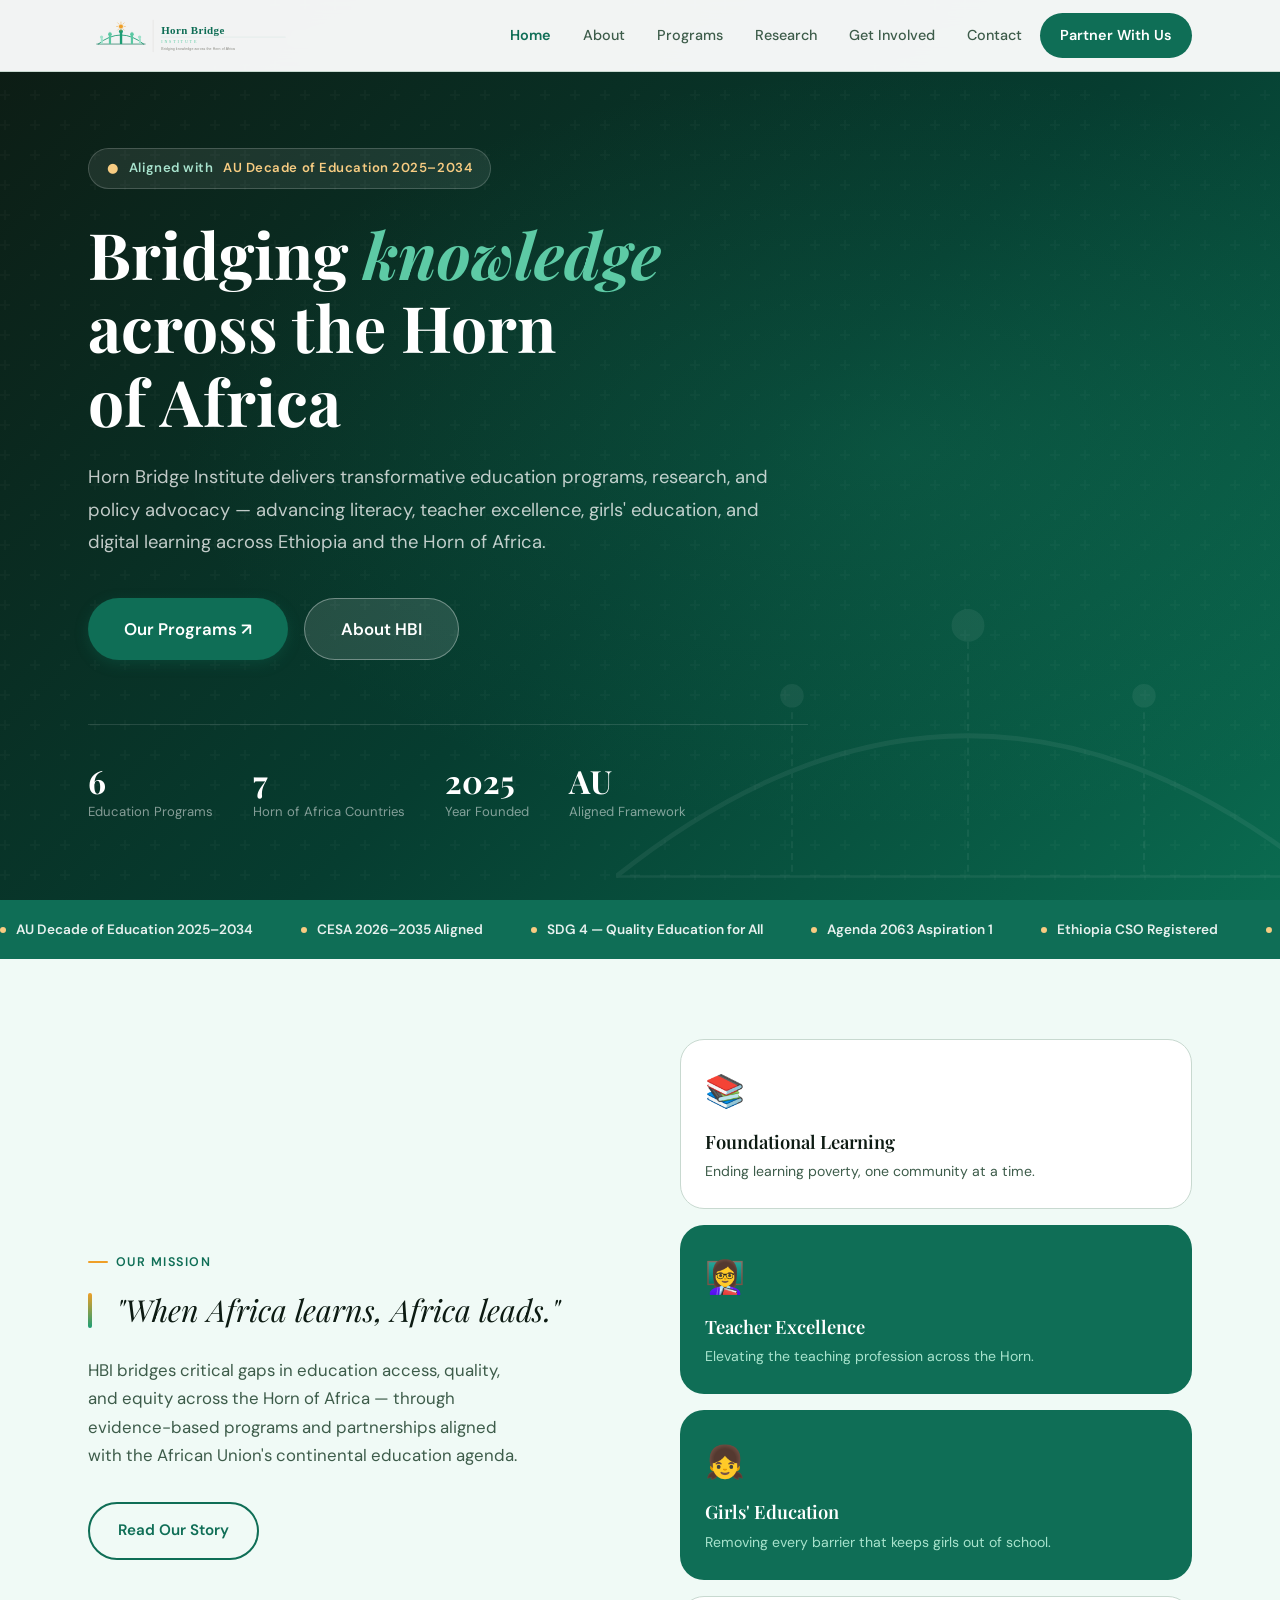
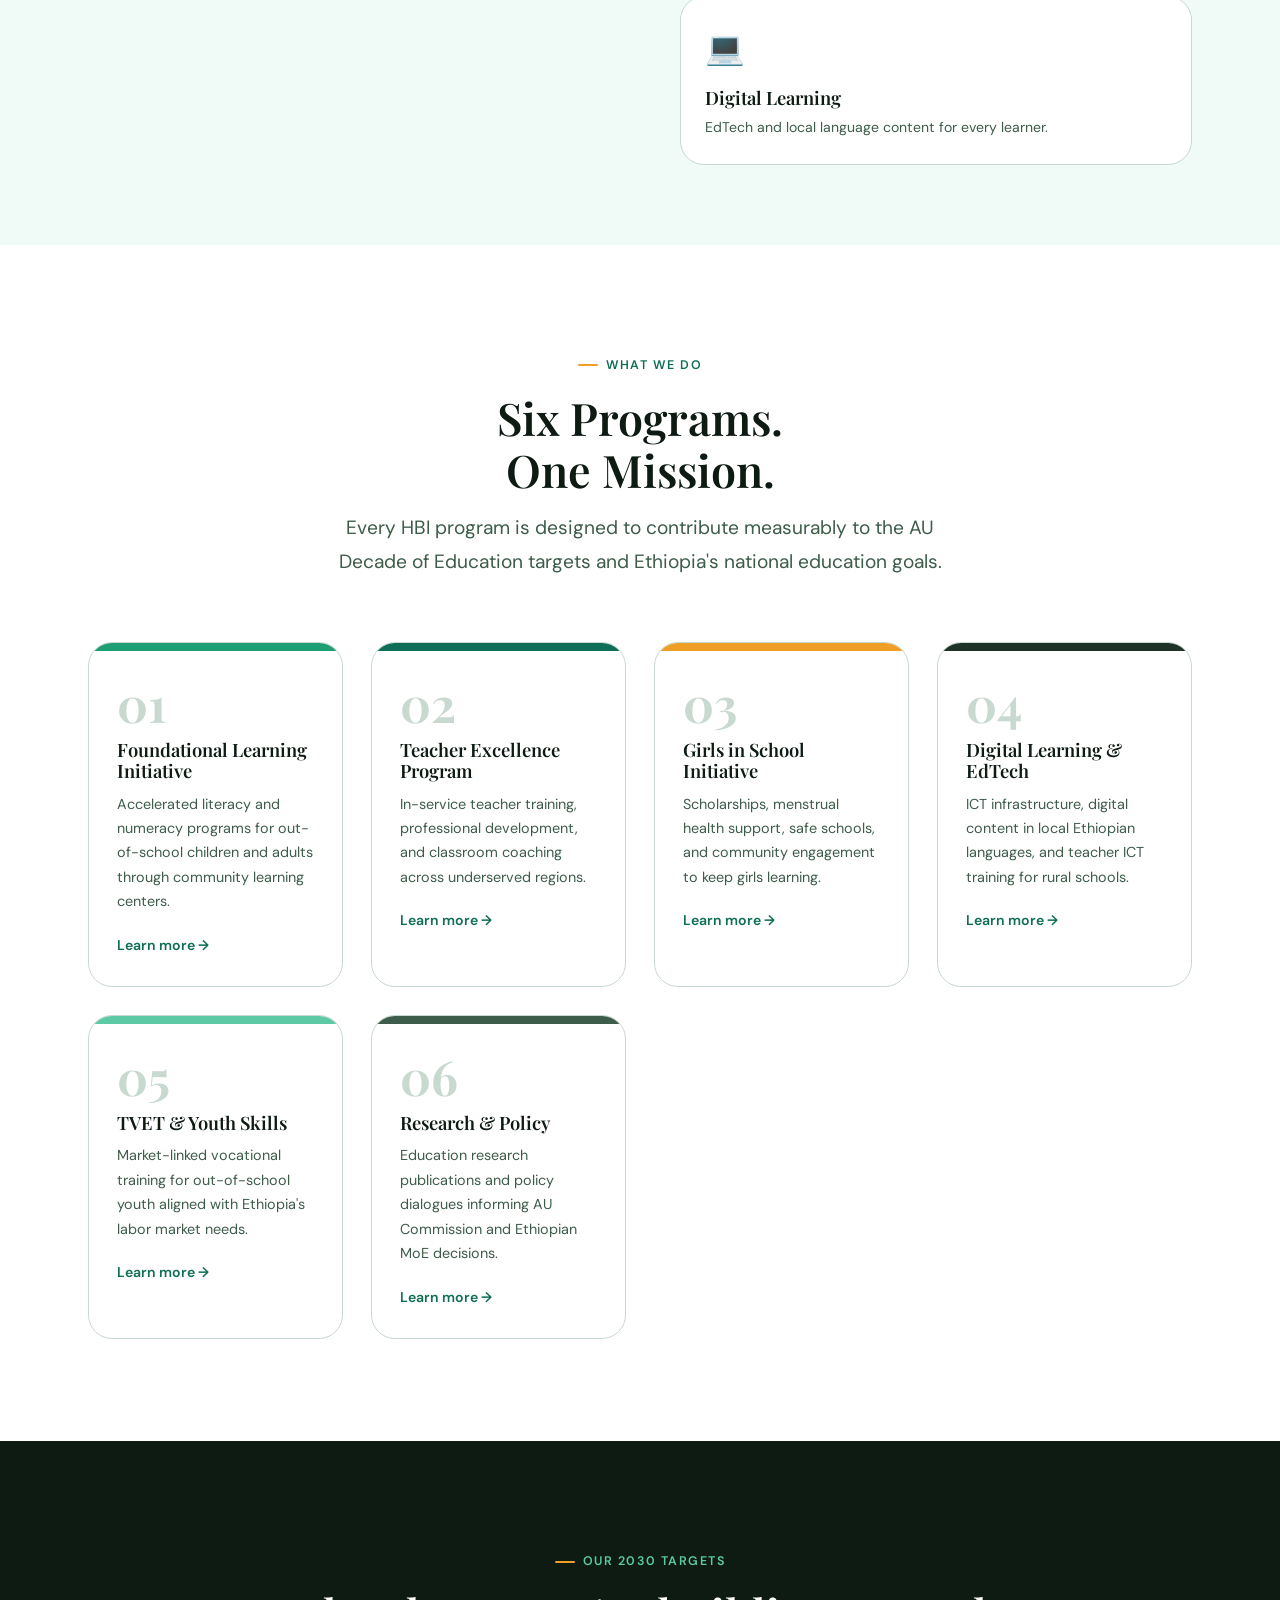
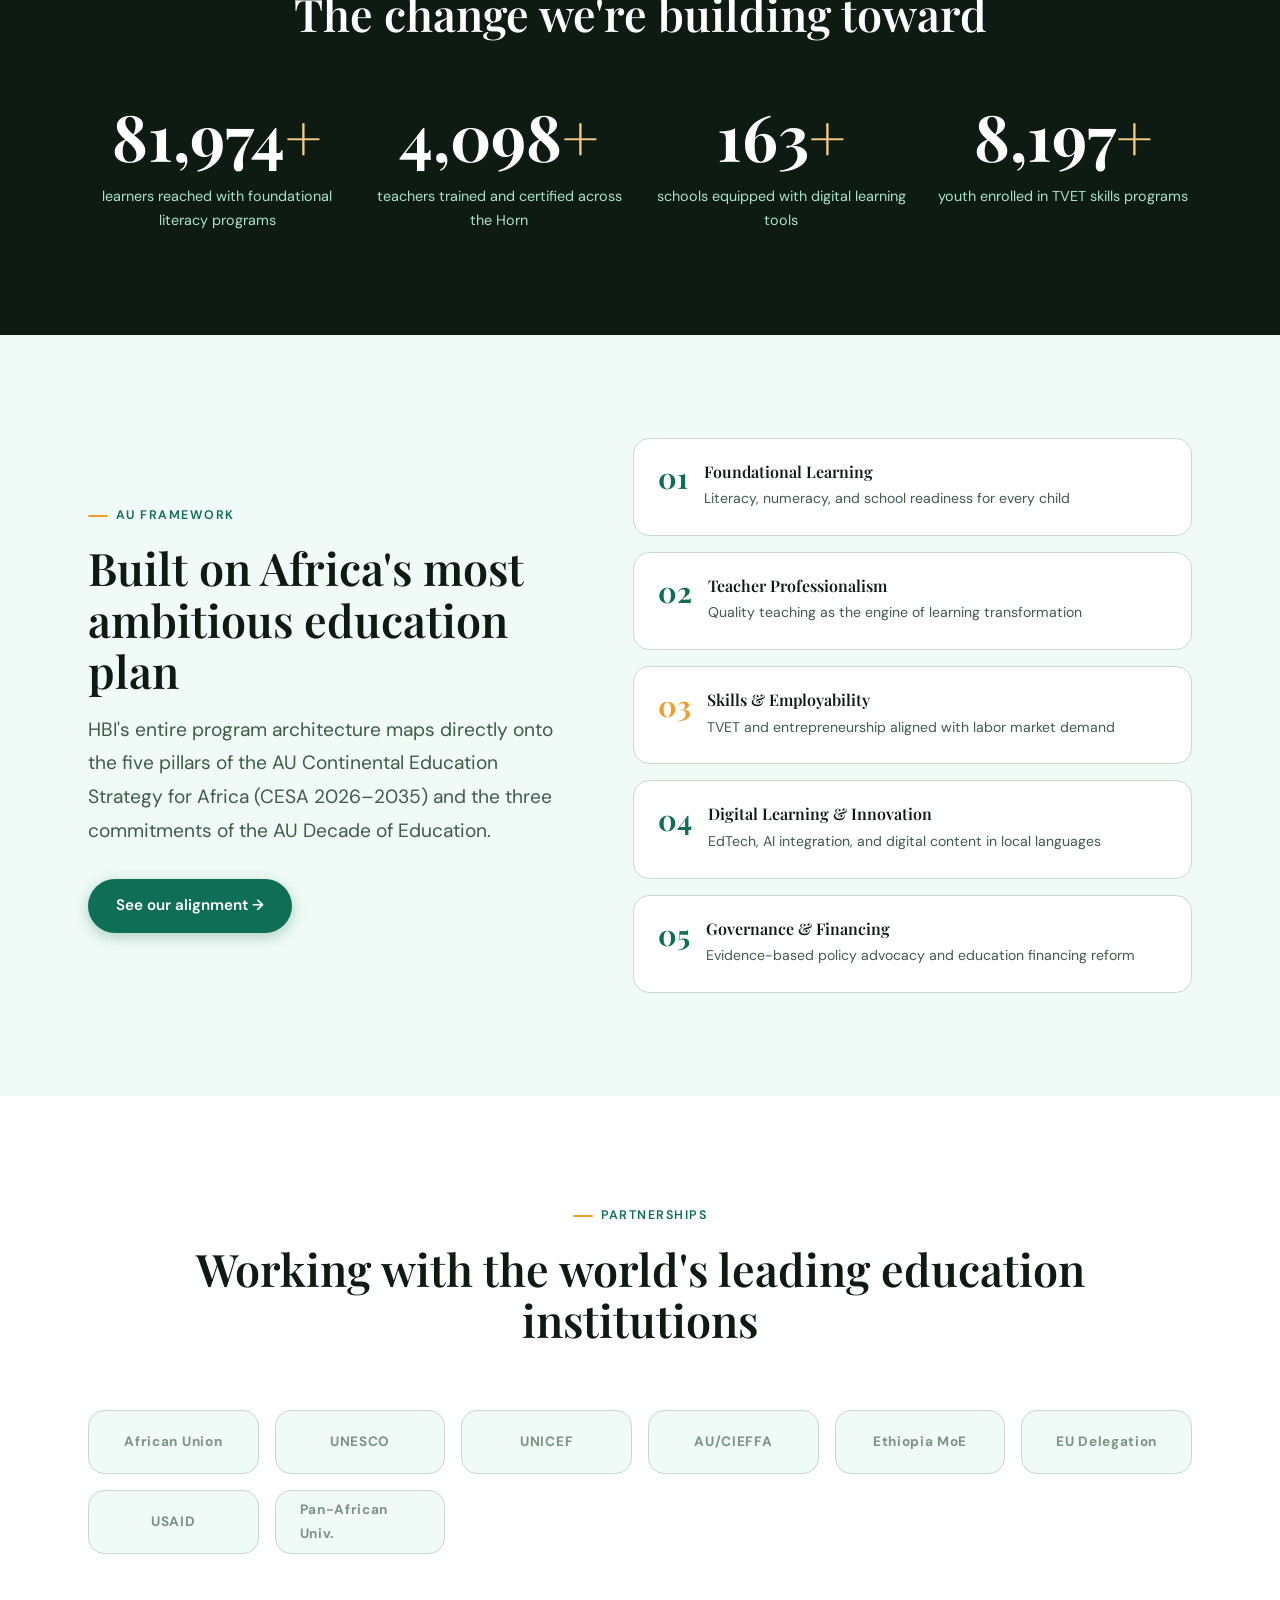
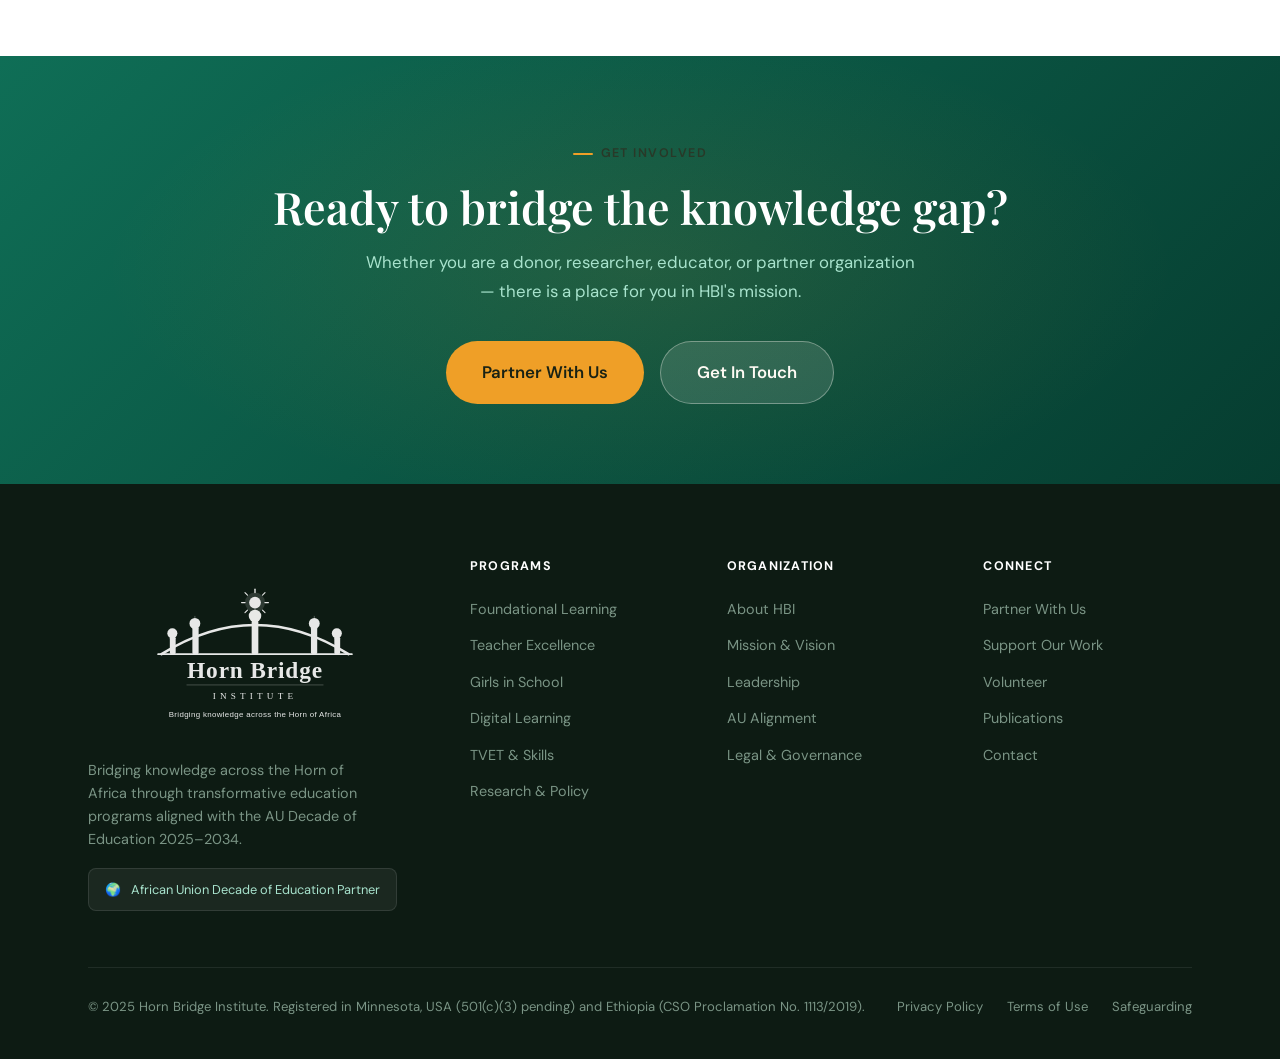
==== commit c88875c8: "Update index.html with favicon" ====
--- a/index.html
+++ b/index.html
@@ -2,6 +2,7 @@
 <html lang="en">
 <head>
   <meta charset="UTF-8">
+  <meta name="viewport" content="width=device-width, initial-scale=1.0">
   <meta name="viewport" content="width=device-width, initial-scale=1.0">
   <meta name="description" content="Horn Bridge Institute — Bridging knowledge across the Horn of Africa. Education NGO aligned with the African Union's Decade of Education 2025–2034.">
   <meta property="og:title" content="Horn Bridge Institute">
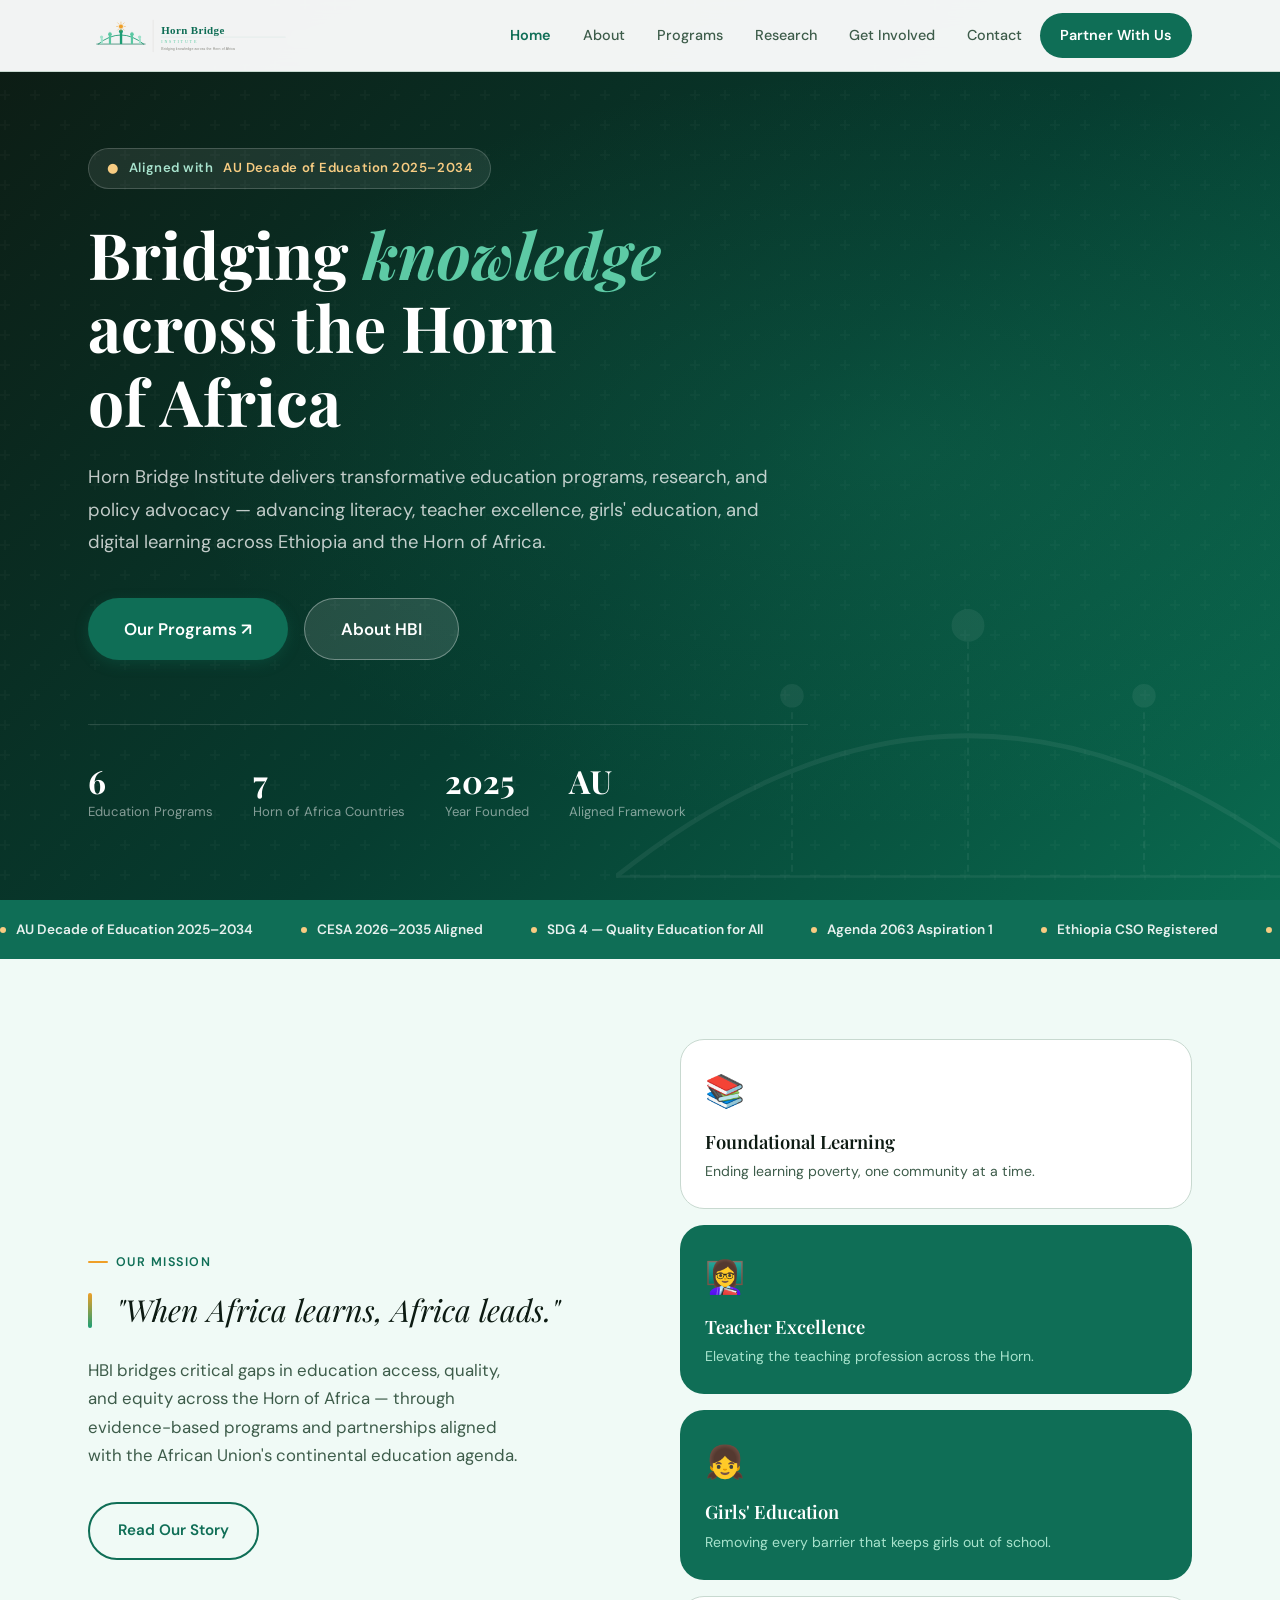
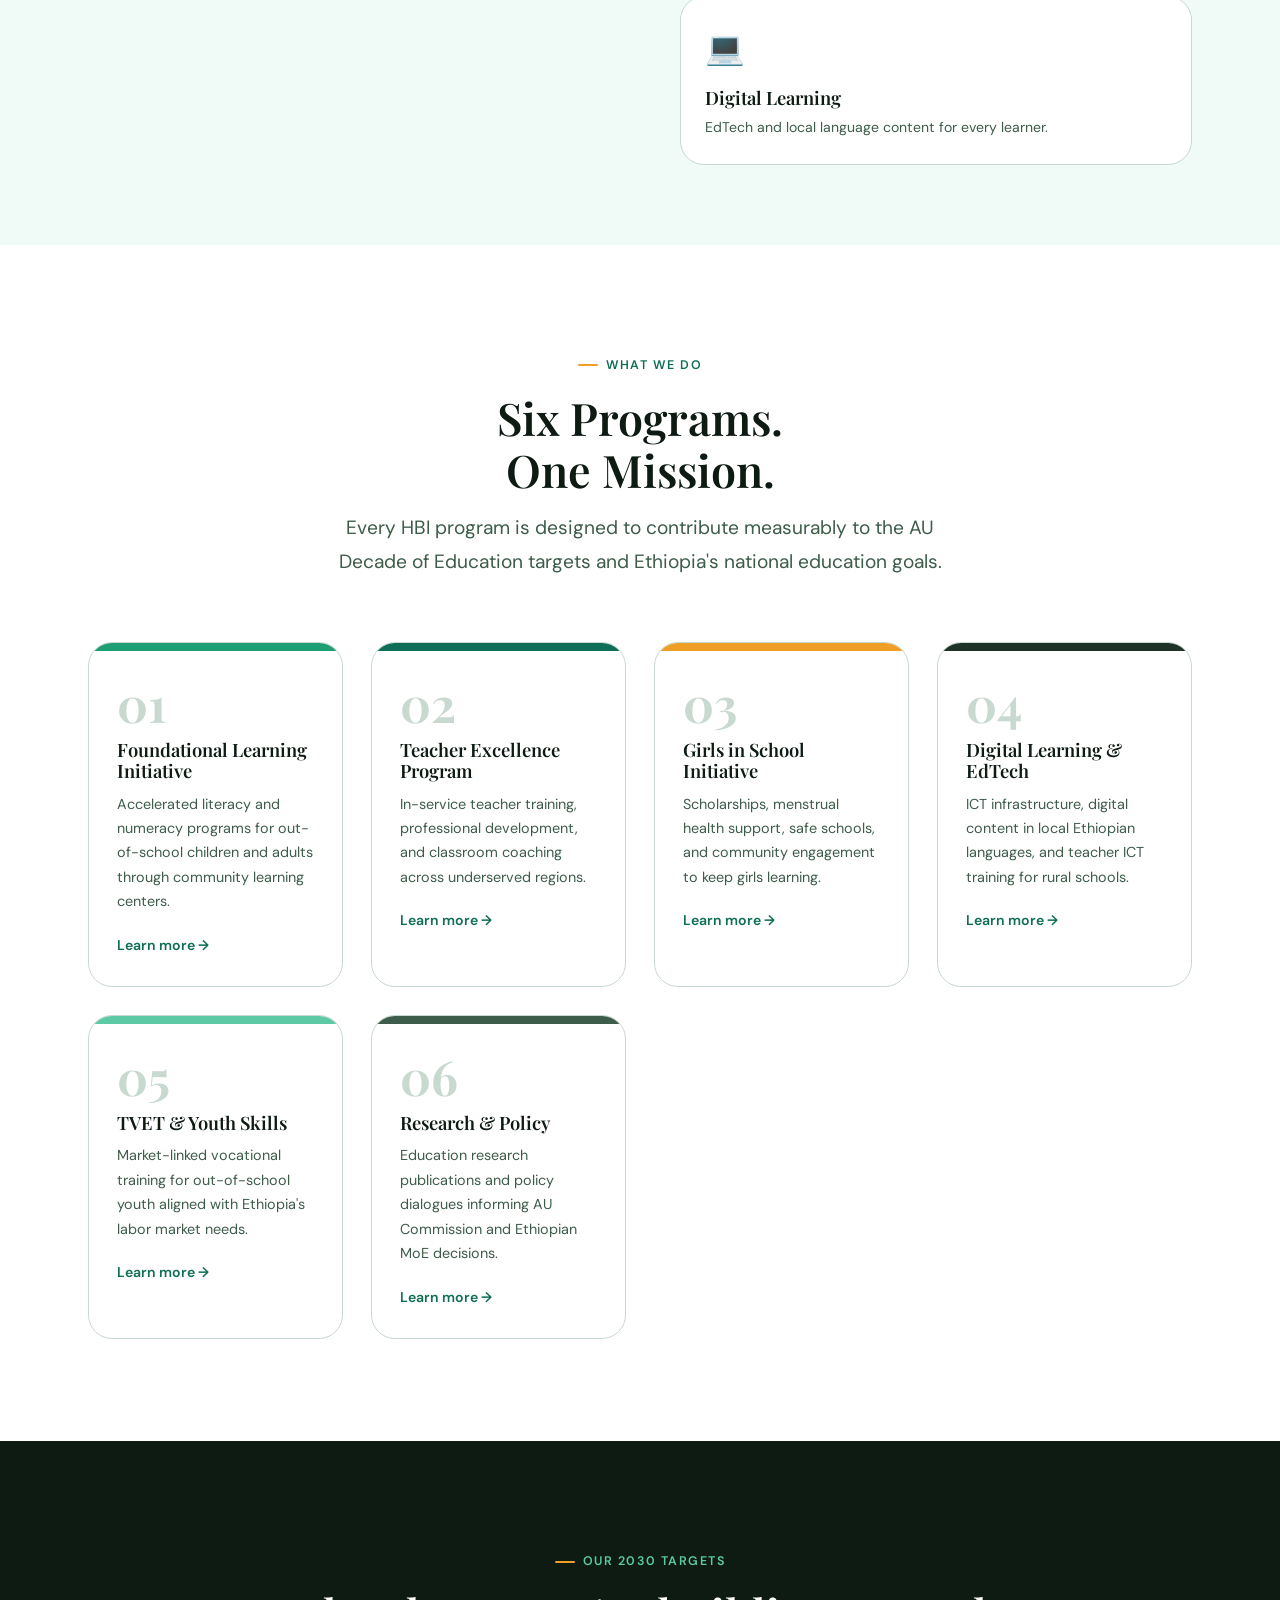
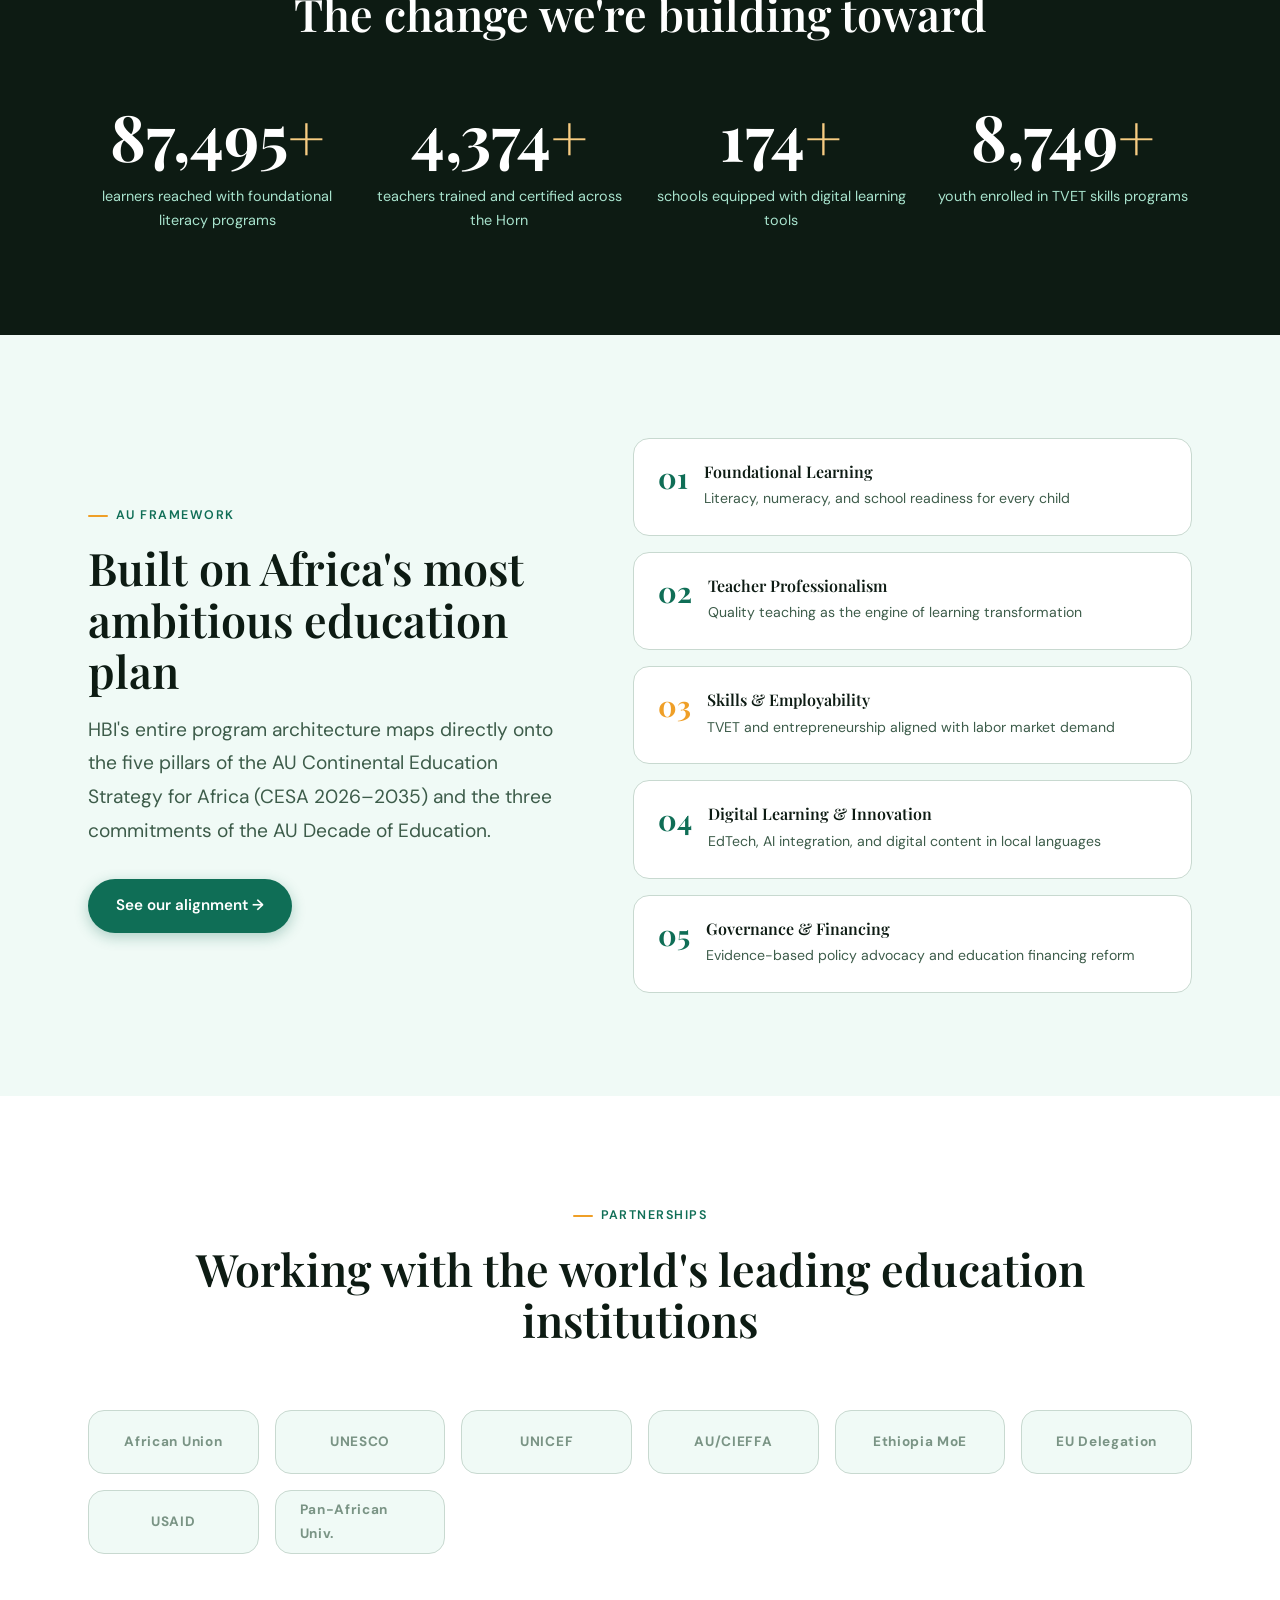
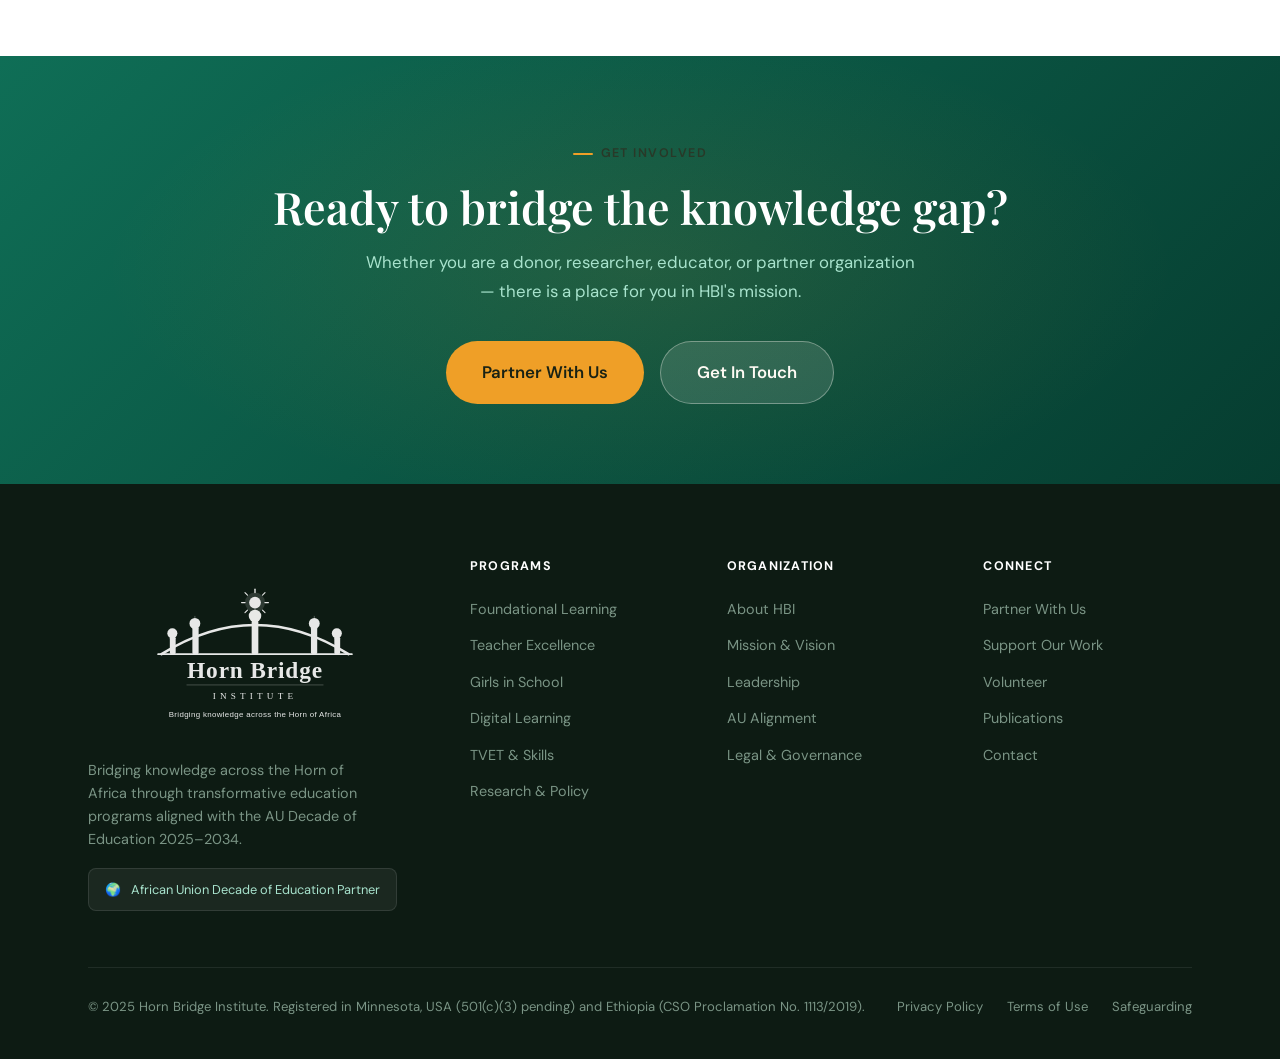
==== commit d0000853: "Update index.html with favicon" ====
--- a/index.html
+++ b/index.html
@@ -3,7 +3,12 @@
 <head>
   <meta charset="UTF-8">
   <meta name="viewport" content="width=device-width, initial-scale=1.0">
-  <meta name="viewport" content="width=device-width, initial-scale=1.0">
+  <link rel="icon" type="image/x-icon" href="/favicon.ico">
+  <link rel="icon" type="image/svg+xml" href="/favicon.svg">
+  <link rel="icon" type="image/png" sizes="32x32" href="/favicon-32x32.png">
+  <link rel="icon" type="image/png" sizes="16x16" href="/favicon-16x16.png">
+  <link rel="apple-touch-icon" sizes="180x180" href="/apple-touch-icon.png">
+  <meta name="theme-color" content="#0F6E56">
   <meta name="description" content="Horn Bridge Institute — Bridging knowledge across the Horn of Africa. Education NGO aligned with the African Union's Decade of Education 2025–2034.">
   <meta property="og:title" content="Horn Bridge Institute">
   <meta property="og:description" content="Bridging knowledge across the Horn of Africa through transformative education programs aligned with the AU Decade of Education.">
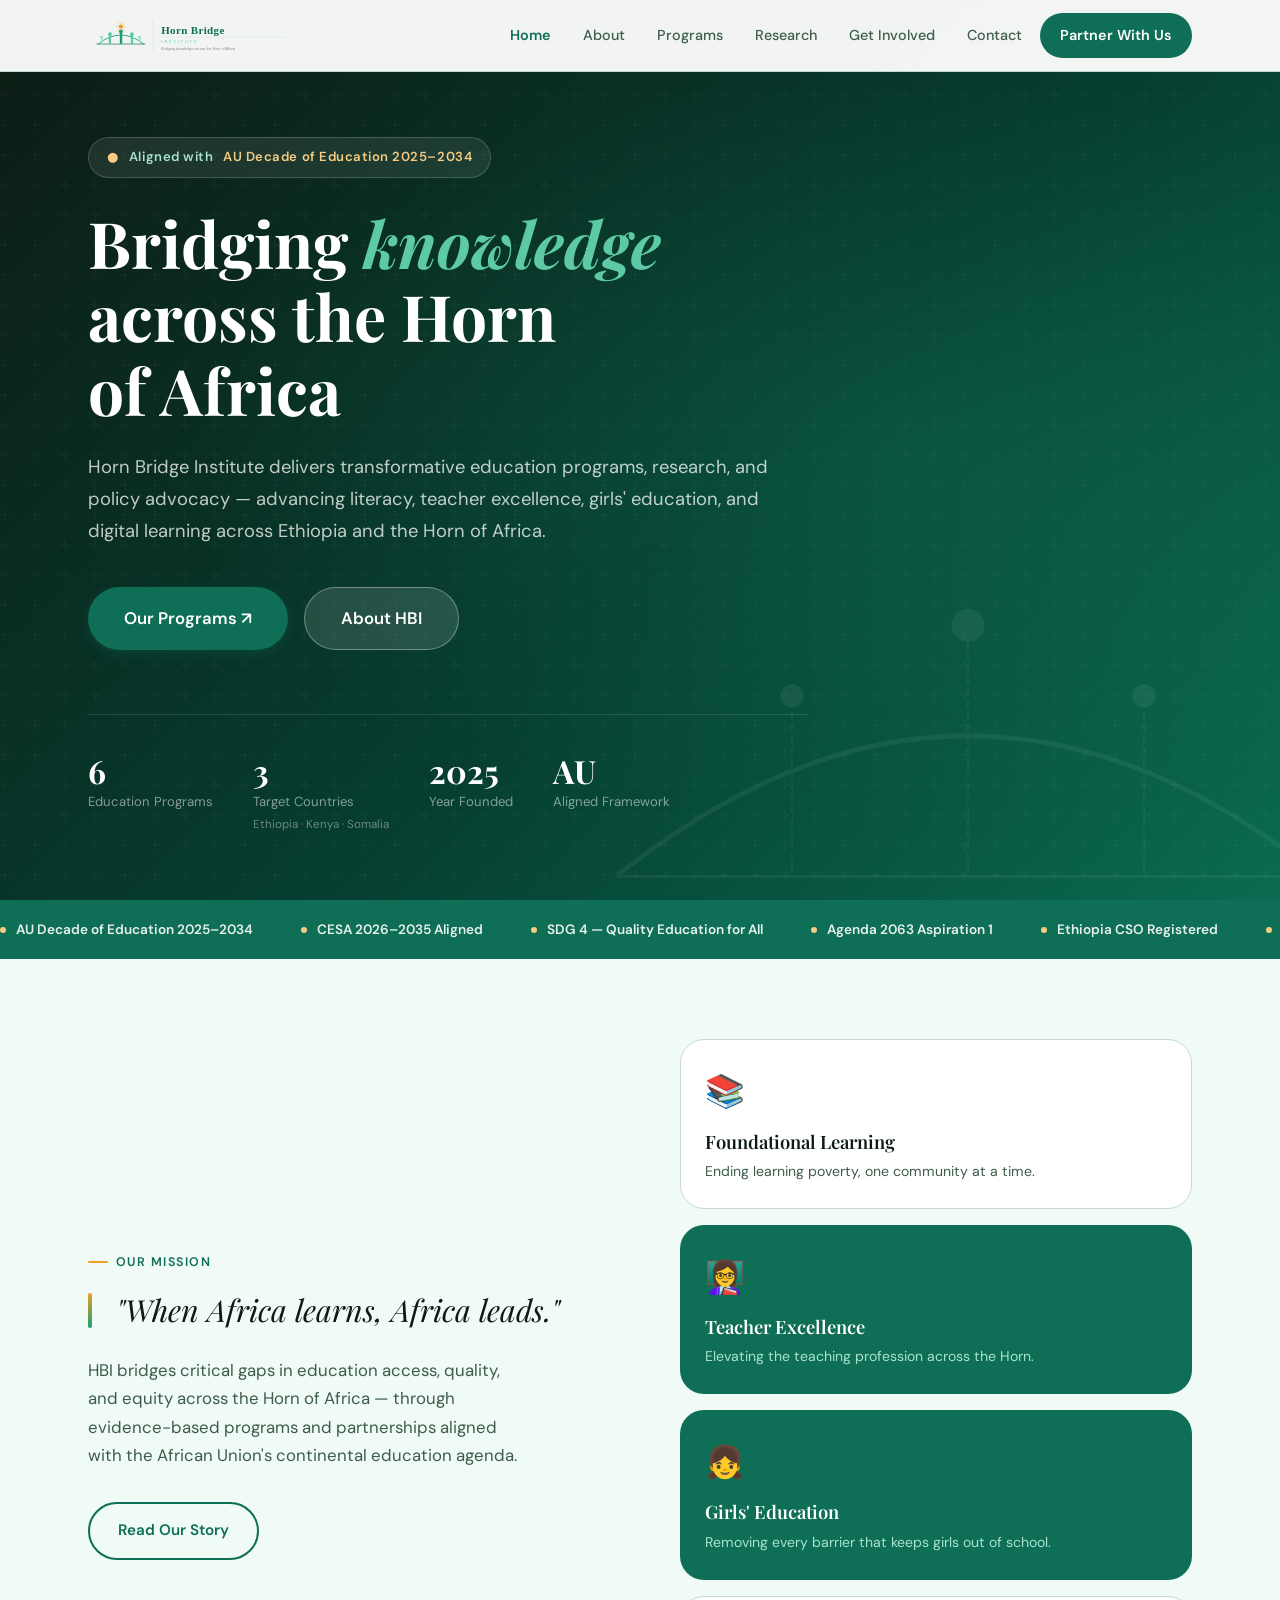
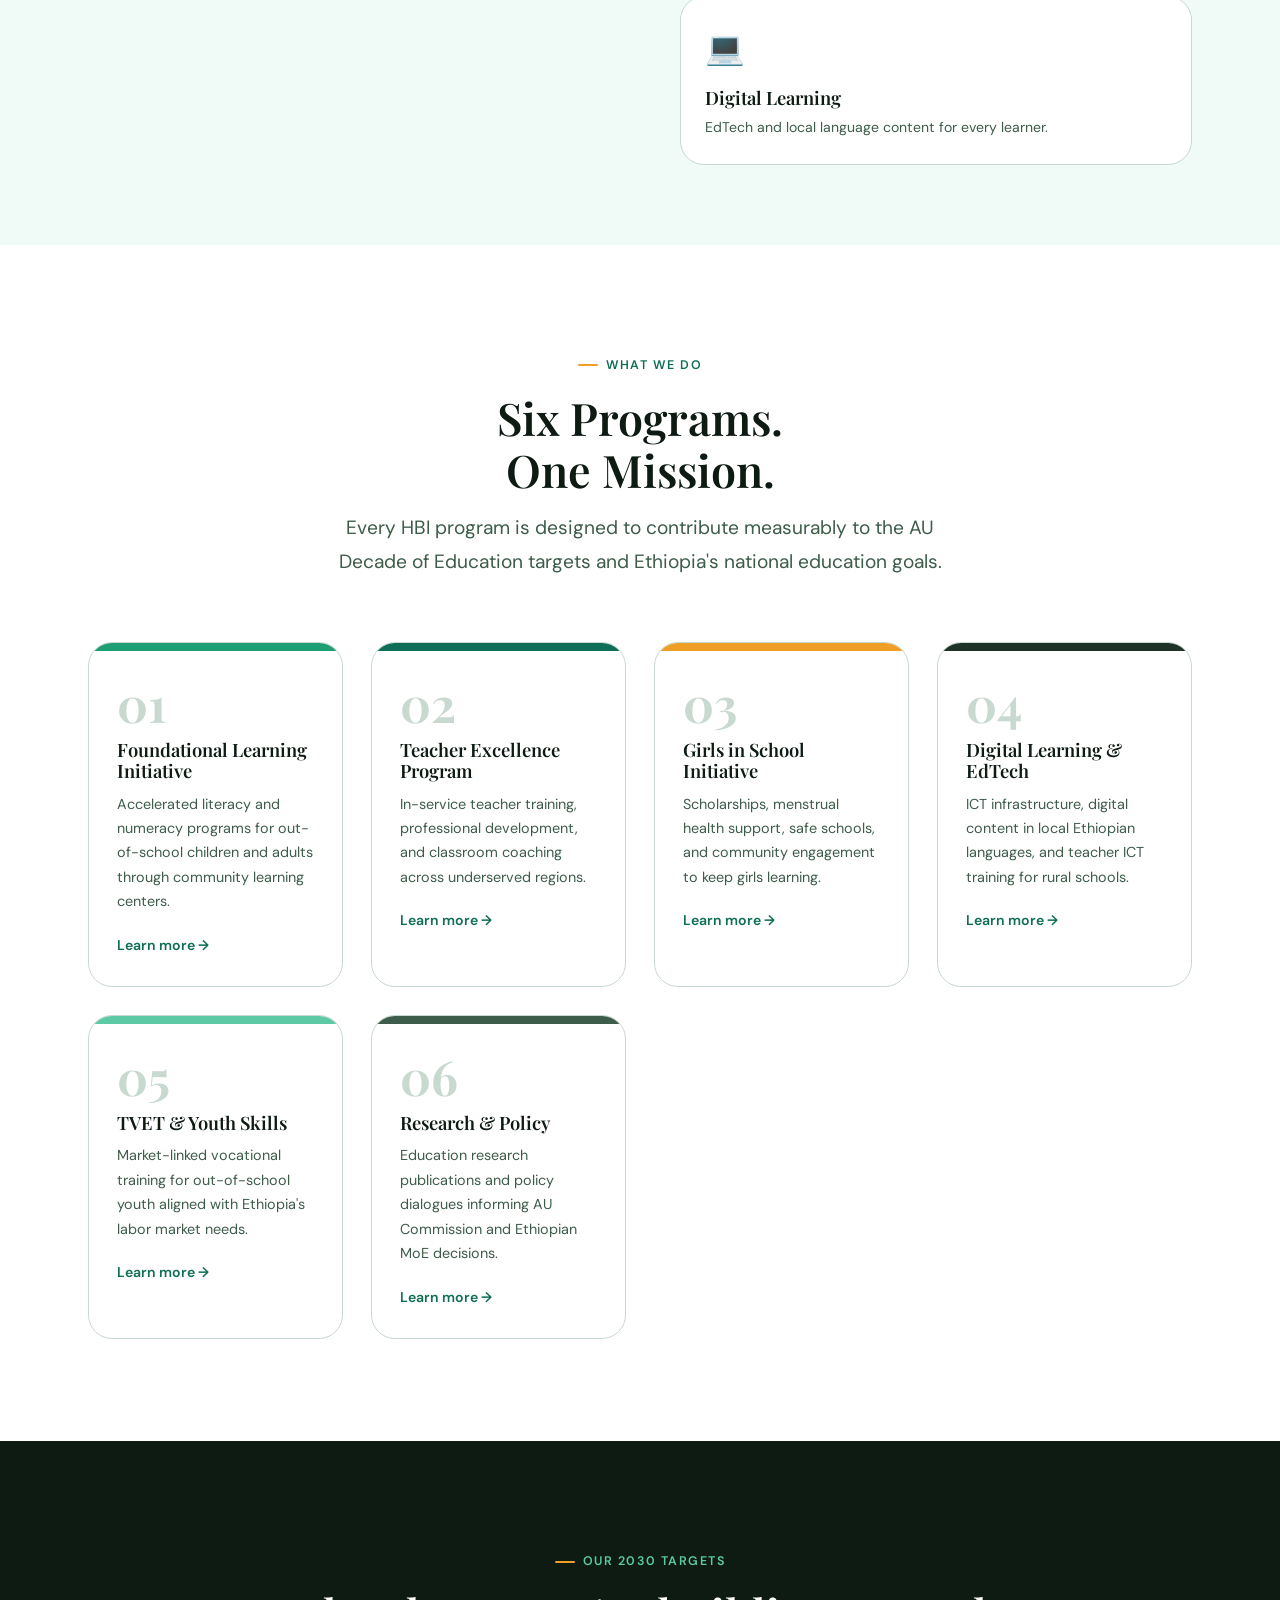
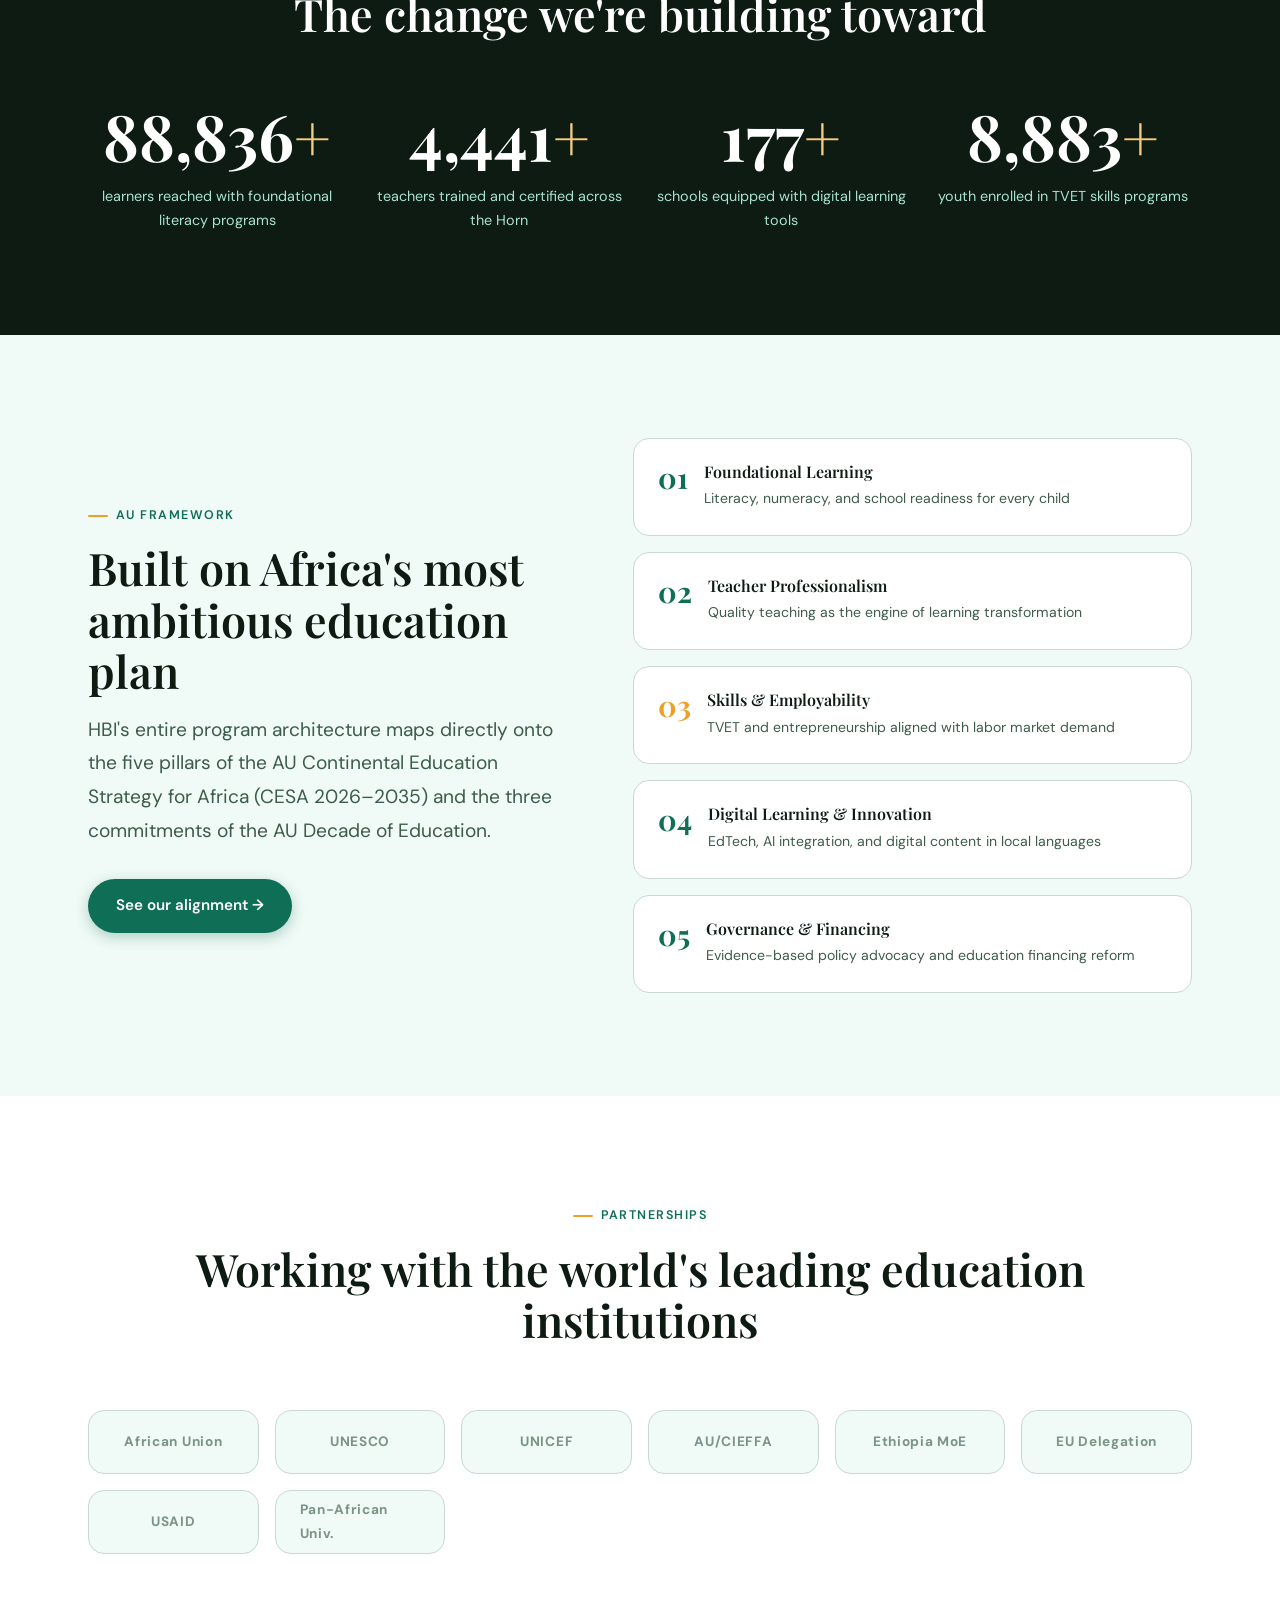
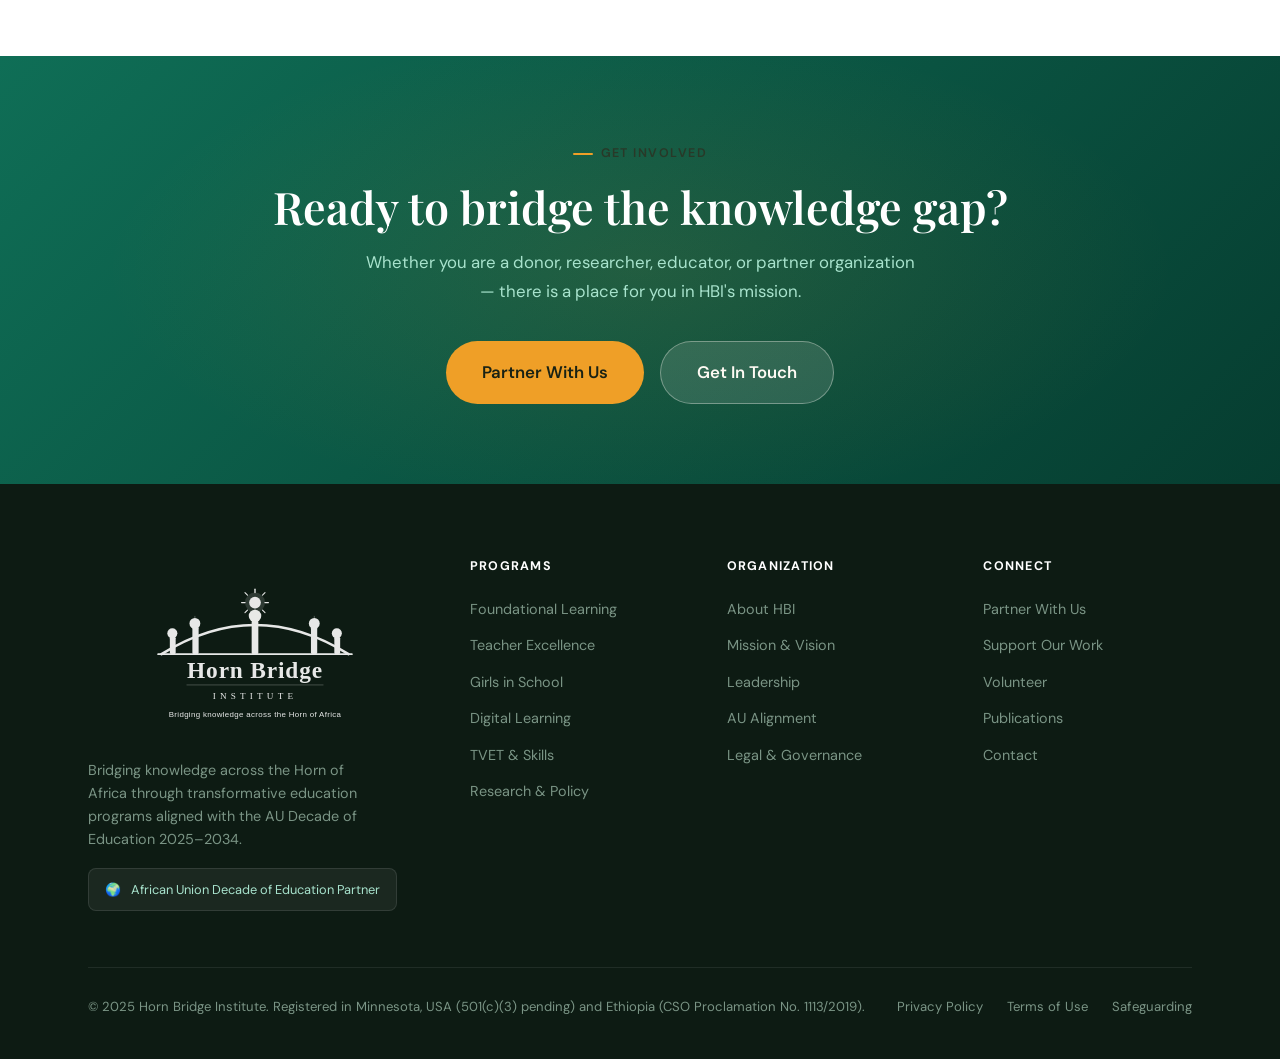
==== commit a2110637: "Update hero stats — 3 target countries (Ethiopia, Kenya, Somalia)" ====
--- a/index.html
+++ b/index.html
@@ -262,8 +262,9 @@
           <div class="hero__stat-label">Education Programs</div>
         </div>
         <div>
-          <div class="hero__stat-num">7</div>
-          <div class="hero__stat-label">Horn of Africa Countries</div>
+          <div class="hero__stat-num">3</div>
+          <div class="hero__stat-label">Target Countries</div>
+          <div style="font-size:0.72rem;color:rgba(255,255,255,0.4);margin-top:2px;">Ethiopia · Kenya · Somalia</div>
         </div>
         <div>
           <div class="hero__stat-num">2025</div>
